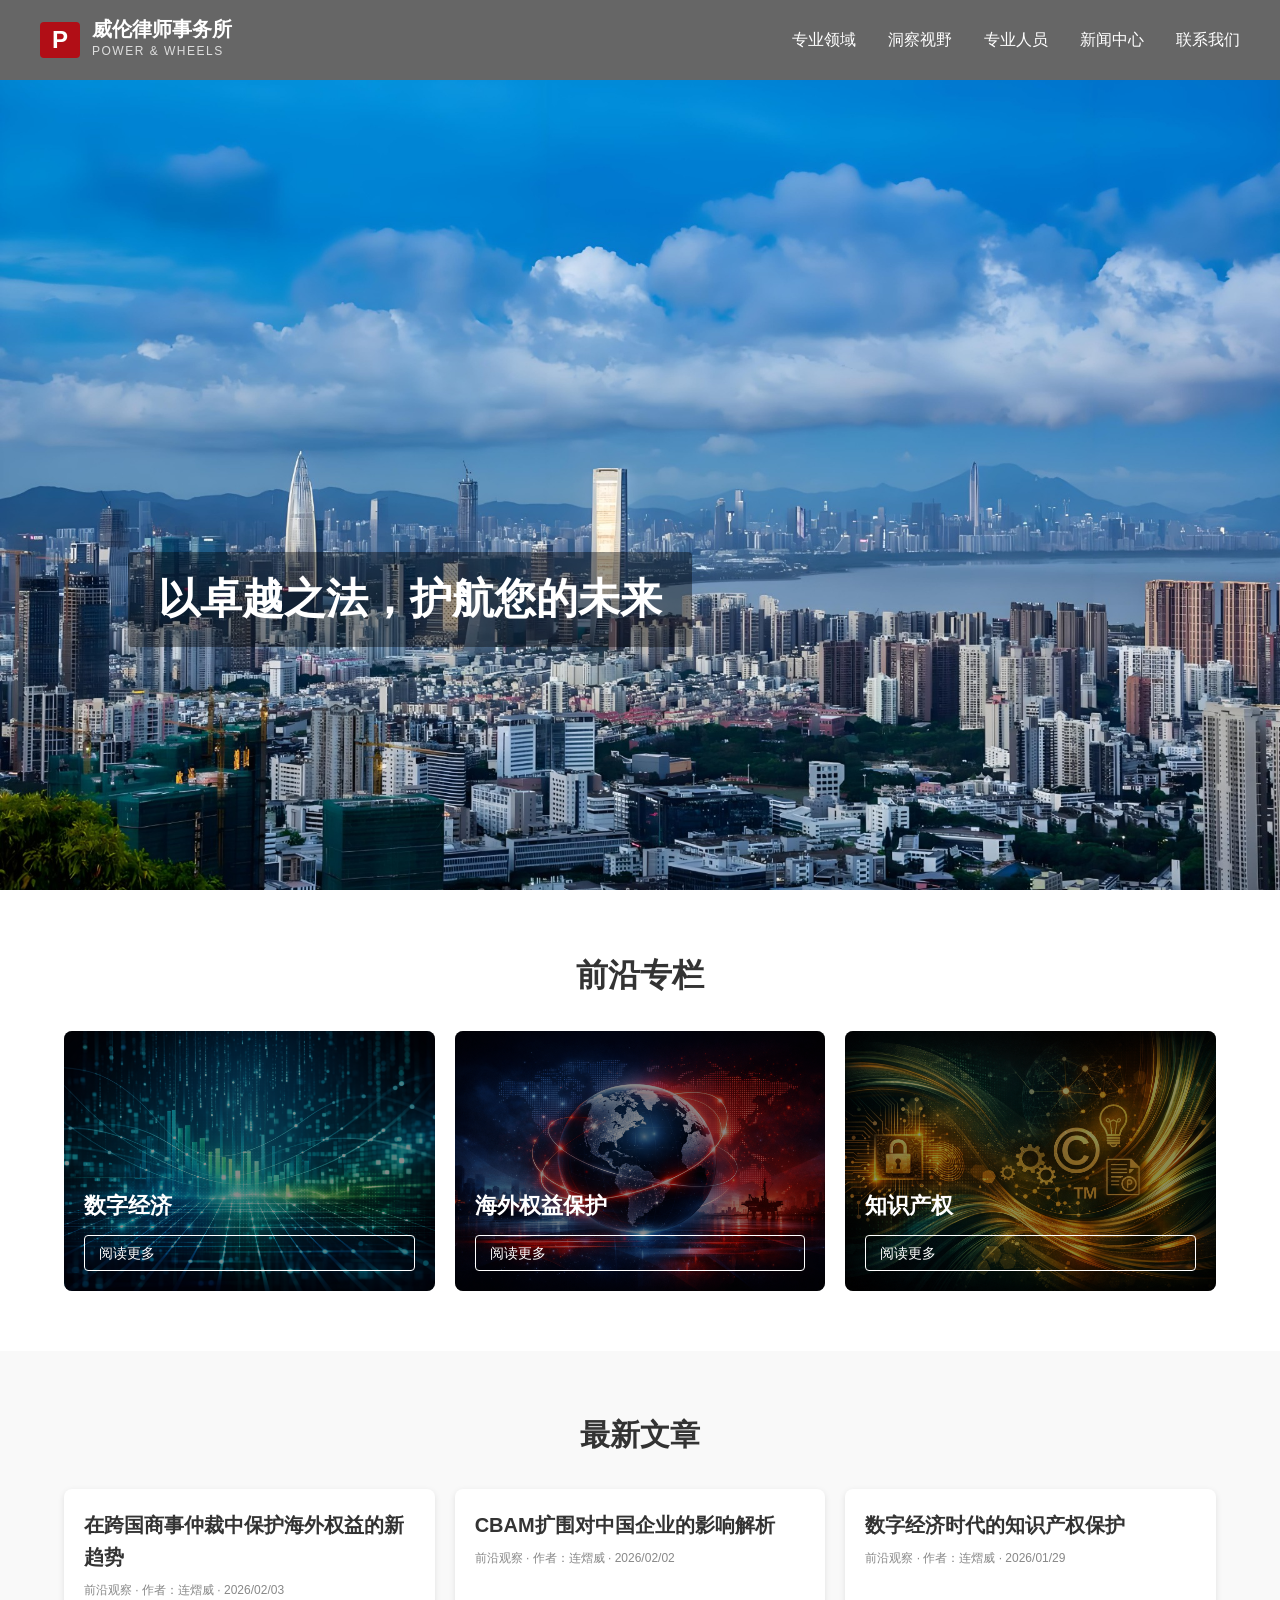
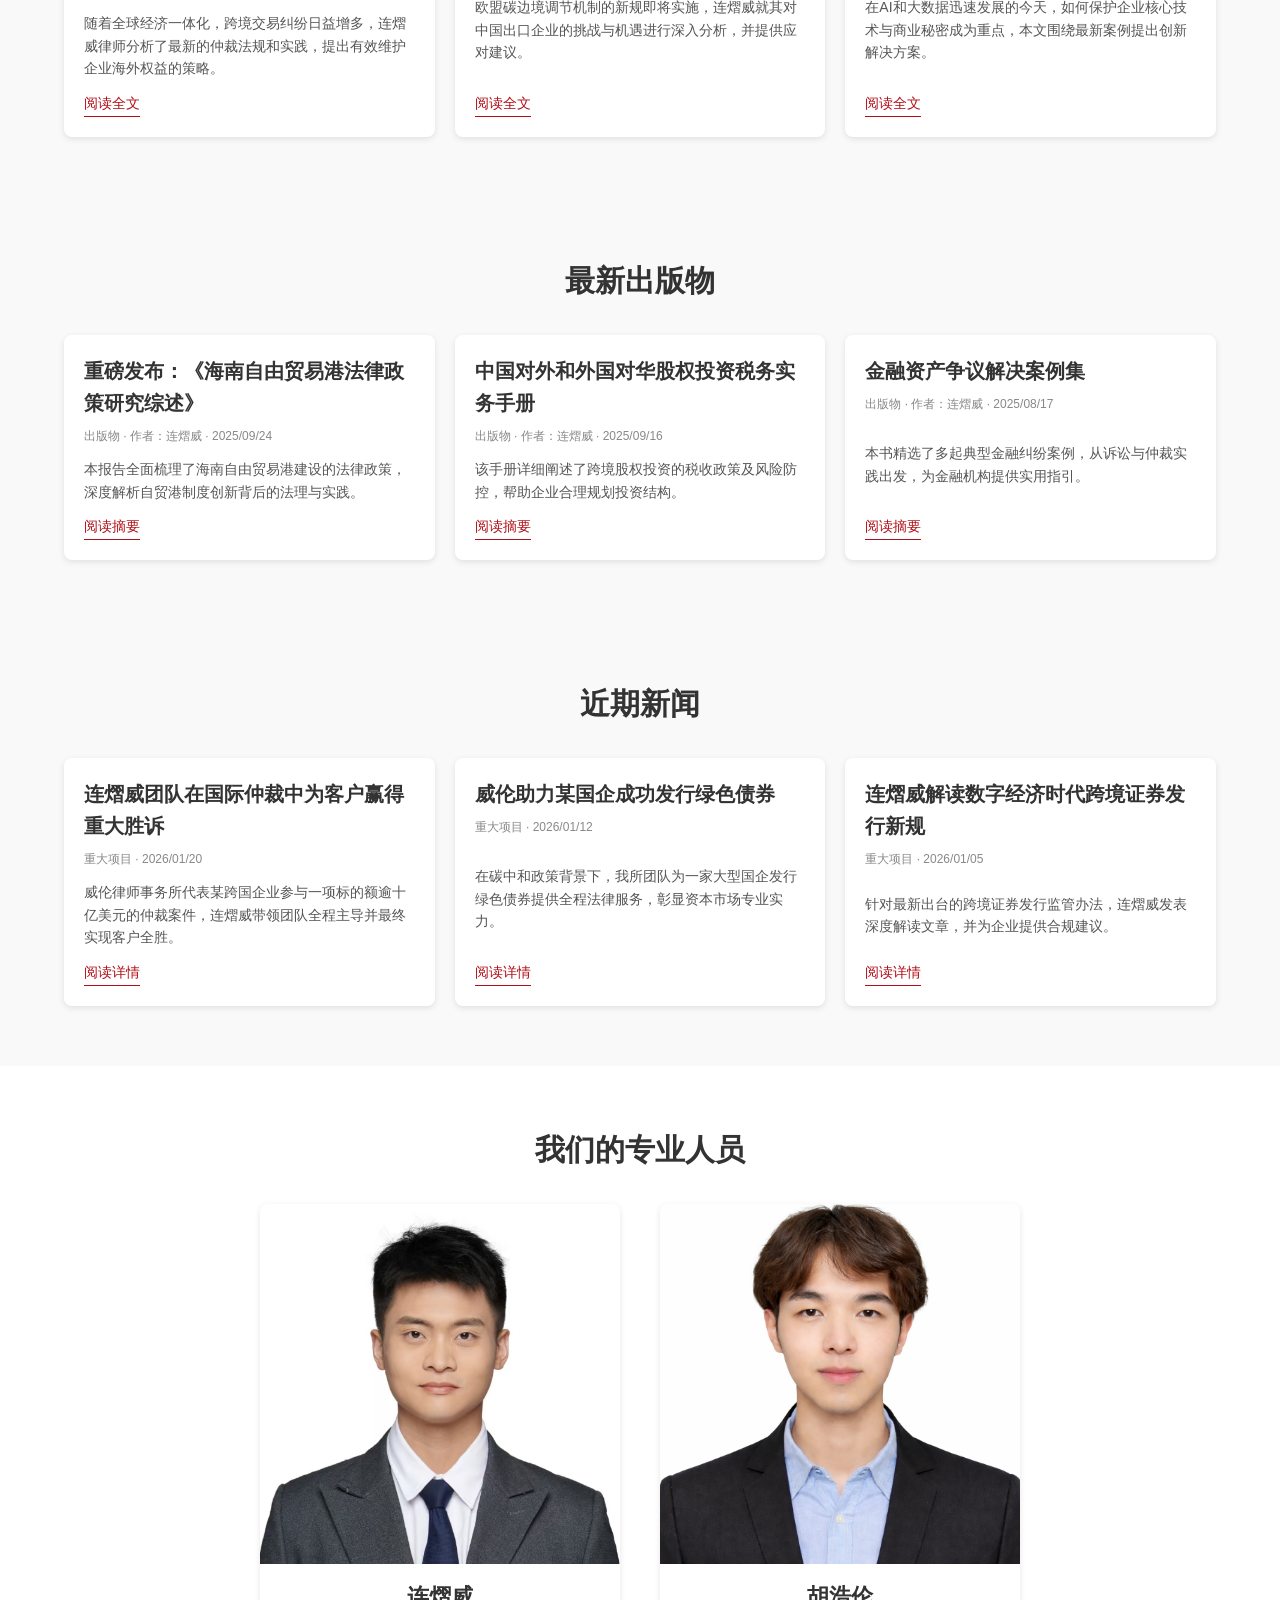
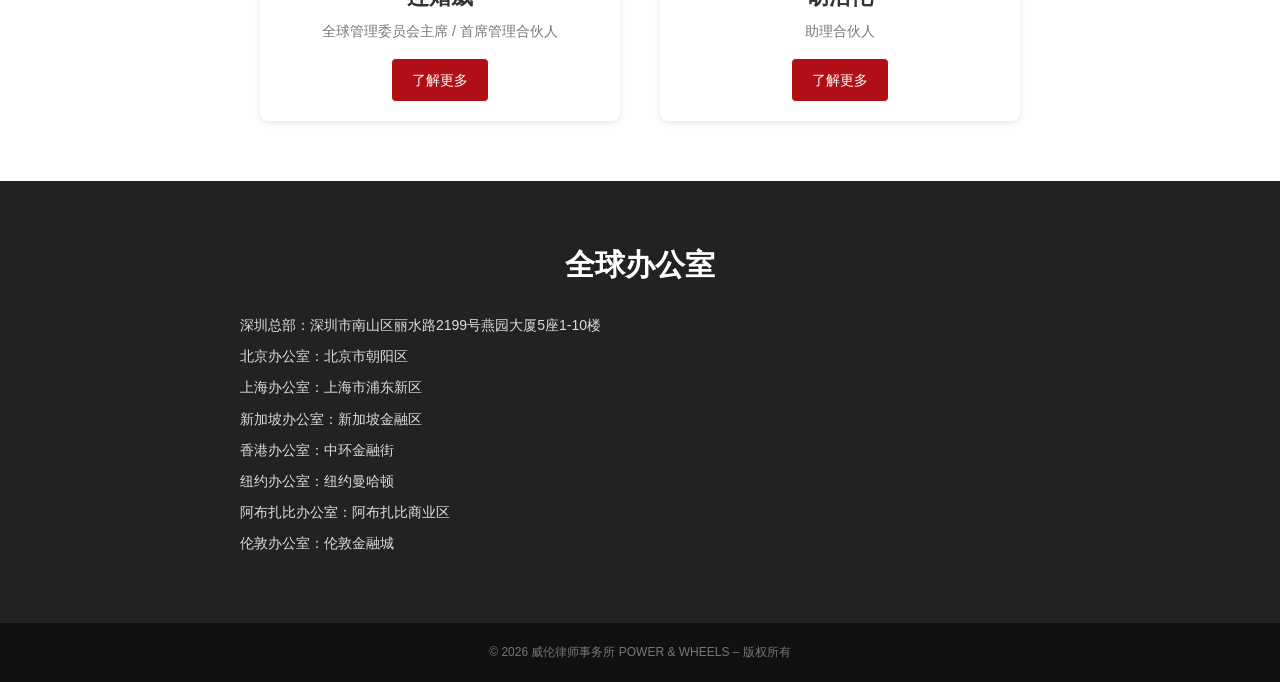
==== index.html @ b3759d1f "Add files via upload" ====
<!DOCTYPE html>
<html lang="zh-CN">
<head>
    <meta charset="UTF-8" />
    <meta name="viewport" content="width=device-width, initial-scale=1.0" />
    <title>威伦律师事务所 – 首页</title>
    <link rel="stylesheet" href="css/style.css" />
</head>
<body>
    <!-- 顶部导航栏 -->
    <header>
        <div class="container nav-container">
            <div class="logo">
                <!-- 使用自定义徽标实现 P 标不高于文字 -->
                <div class="logo-icon">P</div>
                <div class="brand">
                    <span class="cn">威伦律师事务所</span>
                    <span class="en">POWER & WHEELS</span>
                </div>
            </div>
            <nav>
                <ul>
                    <li><a href="#">专业领域</a></li>
                    <li><a href="#">洞察视野</a></li>
                    <li><a href="#partners">专业人员</a></li>
                    <li><a href="#news">新闻中心</a></li>
                    <li><a href="#contact">联系我们</a></li>
                </ul>
            </nav>
        </div>
    </header>

    <main>
        <!-- 头图轮播 -->
        <section class="hero-slider">
            <div class="slide active" style="background-image:url('images/city1.jpg');">
                <div class="caption">
                    <h1>以卓越之法，护航您的未来</h1>
                </div>
            </div>
            <div class="slide" style="background-image:url('images/city2.jpg');">
                <div class="caption">
                    <h1>立足深圳，服务全球</h1>
                </div>
            </div>
            <div class="slide" style="background-image:url('images/city3.jpg');">
                <div class="caption">
                    <h1>专业至上，诚信为本</h1>
                </div>
            </div>
            <div class="slide" style="background-image:url('images/city4.jpg');">
                <div class="caption">
                    <h1>融合国际视野，引领行业创新</h1>
                </div>
            </div>
            <div class="controls">
                <span class="prev">&#x276E;</span>
                <span class="next">&#x276F;</span>
            </div>
            <div class="indicators">
                <span class="dot active"></span>
                <span class="dot"></span>
                <span class="dot"></span>
                <span class="dot"></span>
            </div>
        </section>

        <!-- 栏目介绍 -->
        <section class="themes">
            <div class="container">
                <h2>前沿专栏</h2>
                <div class="cards">
                    <div class="card" style="background-image:url('images/digital.png');">
                        <h3>数字经济</h3>
                        <a href="#" class="more">阅读更多</a>
                    </div>
                    <div class="card" style="background-image:url('images/overseas.png');">
                        <h3>海外权益保护</h3>
                        <a href="#" class="more">阅读更多</a>
                    </div>
                    <div class="card" style="background-image:url('images/ip.png');">
                        <h3>知识产权</h3>
                        <a href="#" class="more">阅读更多</a>
                    </div>
                </div>
            </div>
        </section>

        <!-- 最新文章 -->
        <section class="latest" id="latest-articles">
            <div class="container">
                <h2>最新文章</h2>
                <div class="entries">
                    <article>
                        <h4>在跨国商事仲裁中保护海外权益的新趋势</h4>
                        <p class="meta">前沿观察 · 作者：连熠威 · 2026/02/03</p>
                        <p>随着全球经济一体化，跨境交易纠纷日益增多，连熠威律师分析了最新的仲裁法规和实践，提出有效维护企业海外权益的策略。</p>
                        <a href="#" class="read-more">阅读全文</a>
                    </article>
                    <article>
                        <h4>CBAM扩围对中国企业的影响解析</h4>
                        <p class="meta">前沿观察 · 作者：连熠威 · 2026/02/02</p>
                        <p>欧盟碳边境调节机制的新规即将实施，连熠威就其对中国出口企业的挑战与机遇进行深入分析，并提供应对建议。</p>
                        <a href="#" class="read-more">阅读全文</a>
                    </article>
                    <article>
                        <h4>数字经济时代的知识产权保护</h4>
                        <p class="meta">前沿观察 · 作者：连熠威 · 2026/01/29</p>
                        <p>在AI和大数据迅速发展的今天，如何保护企业核心技术与商业秘密成为重点，本文围绕最新案例提出创新解决方案。</p>
                        <a href="#" class="read-more">阅读全文</a>
                    </article>
                </div>
            </div>
        </section>

        <!-- 最新出版物 -->
        <section class="publications" id="publications">
            <div class="container">
                <h2>最新出版物</h2>
                <div class="entries">
                    <article>
                        <h4>重磅发布：《海南自由贸易港法律政策研究综述》</h4>
                        <p class="meta">出版物 · 作者：连熠威 · 2025/09/24</p>
                        <p>本报告全面梳理了海南自由贸易港建设的法律政策，深度解析自贸港制度创新背后的法理与实践。</p>
                        <a href="#" class="read-more">阅读摘要</a>
                    </article>
                    <article>
                        <h4>中国对外和外国对华股权投资税务实务手册</h4>
                        <p class="meta">出版物 · 作者：连熠威 · 2025/09/16</p>
                        <p>该手册详细阐述了跨境股权投资的税收政策及风险防控，帮助企业合理规划投资结构。</p>
                        <a href="#" class="read-more">阅读摘要</a>
                    </article>
                    <article>
                        <h4>金融资产争议解决案例集</h4>
                        <p class="meta">出版物 · 作者：连熠威 · 2025/08/17</p>
                        <p>本书精选了多起典型金融纠纷案例，从诉讼与仲裁实践出发，为金融机构提供实用指引。</p>
                        <a href="#" class="read-more">阅读摘要</a>
                    </article>
                </div>
            </div>
        </section>

        <!-- 近期新闻 -->
        <section class="news" id="news">
            <div class="container">
                <h2>近期新闻</h2>
                <div class="entries">
                    <article>
                        <h4>连熠威团队在国际仲裁中为客户赢得重大胜诉</h4>
                        <p class="meta">重大项目 · 2026/01/20</p>
                        <p>威伦律师事务所代表某跨国企业参与一项标的额逾十亿美元的仲裁案件，连熠威带领团队全程主导并最终实现客户全胜。</p>
                        <a href="#" class="read-more">阅读详情</a>
                    </article>
                    <article>
                        <h4>威伦助力某国企成功发行绿色债券</h4>
                        <p class="meta">重大项目 · 2026/01/12</p>
                        <p>在碳中和政策背景下，我所团队为一家大型国企发行绿色债券提供全程法律服务，彰显资本市场专业实力。</p>
                        <a href="#" class="read-more">阅读详情</a>
                    </article>
                    <article>
                        <h4>连熠威解读数字经济时代跨境证券发行新规</h4>
                        <p class="meta">重大项目 · 2026/01/05</p>
                        <p>针对最新出台的跨境证券发行监管办法，连熠威发表深度解读文章，并为企业提供合规建议。</p>
                        <a href="#" class="read-more">阅读详情</a>
                    </article>
                </div>
            </div>
        </section>

        <!-- 专业人员 -->
        <section class="partners" id="partners">
            <div class="container">
                <h2>我们的专业人员</h2>
                <div class="partner-cards">
                    <div class="partner-card">
                        <img src="images/lian.jpg" alt="连熠威律师照片" />
                        <h3>连熠威</h3>
                        <p>全球管理委员会主席&nbsp;/&nbsp;首席管理合伙人</p>
                        <a class="details" href="partner_lianyiwei.html">了解更多</a>
                    </div>
                    <div class="partner-card">
                        <img src="images/hu.jpg" alt="胡浩伦律师照片" />
                        <h3>胡浩伦</h3>
                        <p>助理合伙人</p>
                        <a class="details" href="partner_huhaolun.html">了解更多</a>
                    </div>
                </div>
            </div>
        </section>

        <!-- 办公地点 -->
        <section class="offices" id="contact">
            <div class="container">
                <h2>全球办公室</h2>
                <ul>
                    <li>深圳总部：深圳市南山区丽水路2199号燕园大厦5座1-10楼</li>
                    <li>北京办公室：北京市朝阳区</li>
                    <li>上海办公室：上海市浦东新区</li>
                    <li>新加坡办公室：新加坡金融区</li>
                    <li>香港办公室：中环金融街</li>
                    <li>纽约办公室：纽约曼哈顿</li>
                    <li>阿布扎比办公室：阿布扎比商业区</li>
                    <li>伦敦办公室：伦敦金融城</li>
                </ul>
            </div>
        </section>
    </main>

    <!-- 页脚 -->
    <footer>
        <div class="container">
            <p>© 2026 威伦律师事务所 POWER & WHEELS – 版权所有</p>
        </div>
    </footer>

    <script src="js/script.js"></script>
</body>
</html>
---- css/style.css ----
/* 通用样式 */
* {
    margin: 0;
    padding: 0;
    box-sizing: border-box;
}

body {
    font-family: "Helvetica Neue", "Arial", "PingFang SC", "Hiragino Sans GB", "Microsoft YaHei", sans-serif;
    color: #333;
    line-height: 1.6;
    background-color: #fff;
}

.container {
    width: 90%;
    max-width: 1200px;
    margin: 0 auto;
}

/* 顶部导航栏 */
header {
    position: fixed;
    top: 0;
    left: 0;
    width: 100%;
    z-index: 1000;
    background: rgba(0, 0, 0, 0.6);
    color: #fff;
    height: 80px;
    display: flex;
    align-items: center;
}

.nav-container {
    display: flex;
    justify-content: space-between;
    align-items: center;
    width: 100%;
}

.logo {
    display: flex;
    align-items: center;
}

.logo img {
    height: 48px;
    width: auto;
    margin-right: 12px;
}

/* 新徽标：红色 P 方块 */
.logo-icon {
    background: #b10e16;
    color: #fff;
    font-weight: bold;
    font-size: 24px;
    line-height: 1;
    display: flex;
    align-items: center;
    justify-content: center;
    padding: 6px 12px;
    margin-right: 12px;
    border-radius: 4px;
}

.logo .brand {
    display: flex;
    flex-direction: column;
    justify-content: center;
}

.logo .brand .cn {
    font-size: 20px;
    font-weight: bold;
    line-height: 1;
}

.logo .brand .en {
    font-size: 12px;
    letter-spacing: 1.5px;
    margin-top: 3px;
    color: #ddd;
}

nav ul {
    list-style: none;
    display: flex;
    align-items: center;
}

nav li {
    margin-left: 32px;
}

nav a {
    color: #fff;
    text-decoration: none;
    font-size: 16px;
    transition: color 0.3s;
}

nav a:hover {
    color: #f5c6cb;
}

/* 轮播区 */
.hero-slider {
    position: relative;
    height: 90vh;
    width: 100%;
    overflow: hidden;
    margin-top: 80px; /* 避免被固定导航遮挡 */
}

.hero-slider .slide {
    position: absolute;
    top: 0;
    left: 0;
    width: 100%;
    height: 100%;
    background-size: cover;
    background-position: center;
    opacity: 0;
    transition: opacity 1s ease-in-out;
}

.hero-slider .slide.active {
    opacity: 1;
    z-index: 1;
}

.hero-slider .caption {
    position: absolute;
    bottom: 30%;
    left: 10%;
    color: #fff;
    background: rgba(0, 0, 0, 0.4);
    padding: 20px 30px;
    border-radius: 4px;
    max-width: 70%;
}

.hero-slider .caption h1 {
    font-size: 42px;
    font-weight: 600;
    line-height: 1.3;
    color: #fff;
}

.hero-slider .controls {
    position: absolute;
    bottom: 15px;
    right: 20px;
    display: flex;
    gap: 15px;
}

.hero-slider .controls span {
    cursor: pointer;
    color: #fff;
    font-size: 32px;
    padding: 6px 12px;
    background: rgba(0, 0, 0, 0.4);
    border-radius: 50%;
    transition: background 0.3s;
}

.hero-slider .controls span:hover {
    background: rgba(255, 255, 255, 0.4);
    color: #000;
}

.hero-slider .indicators {
    position: absolute;
    bottom: 20px;
    left: 50%;
    transform: translateX(-50%);
    display: flex;
    gap: 10px;
}

.hero-slider .indicators .dot {
    width: 12px;
    height: 12px;
    border-radius: 50%;
    background: rgba(255, 255, 255, 0.6);
    cursor: pointer;
    transition: background 0.3s;
}

.hero-slider .indicators .dot.active {
    background: #fff;
}

/* 专栏卡片 */
.themes {
    padding: 60px 0;
}

.themes h2 {
    font-size: 32px;
    text-align: center;
    margin-bottom: 30px;
}

.themes .cards {
    display: flex;
    flex-wrap: wrap;
    gap: 20px;
    justify-content: center;
}

.themes .card {
    position: relative;
    flex: 1;
    min-width: 250px;
    height: 260px;
    border-radius: 8px;
    overflow: hidden;
    background-size: cover;
    background-position: center;
    color: #fff;
    display: flex;
    flex-direction: column;
    justify-content: flex-end;
    padding: 20px;
}

.themes .card::before {
    content: "";
    position: absolute;
    top: 0;
    left: 0;
    width: 100%;
    height: 100%;
    background: rgba(0, 0, 0, 0.45);
    z-index: 0;
}

.themes .card h3,
.themes .card .more {
    position: relative;
    z-index: 1;
}

.themes .card h3 {
    font-size: 22px;
    margin-bottom: 12px;
}

.themes .card .more {
    display: inline-block;
    padding: 6px 14px;
    border: 1px solid #fff;
    border-radius: 4px;
    font-size: 14px;
    text-decoration: none;
    color: #fff;
    transition: background 0.3s, color 0.3s;
}

.themes .card .more:hover {
    background: #fff;
    color: #000;
}

/* 文章、出版物、新闻 */
.latest,
.publications,
.news {
    padding: 60px 0;
    background: #f9f9f9;
}

.latest h2,
.publications h2,
.news h2 {
    font-size: 30px;
    margin-bottom: 30px;
    text-align: center;
}

.entries {
    display: flex;
    flex-wrap: wrap;
    gap: 20px;
    justify-content: center;
}

.entries article {
    background: #fff;
    border-radius: 8px;
    box-shadow: 0 2px 6px rgba(0, 0, 0, 0.1);
    padding: 20px;
    flex: 1;
    min-width: 280px;
    display: flex;
    flex-direction: column;
}

.entries article h4 {
    font-size: 20px;
    margin-bottom: 8px;
    color: #333;
}

.entries .meta {
    font-size: 12px;
    color: #888;
    margin-bottom: 12px;
}

.entries article p {
    flex-grow: 1;
    font-size: 14px;
    color: #555;
    margin-bottom: 12px;
}

.entries .read-more {
    align-self: flex-start;
    font-size: 14px;
    color: #b10e16;
    text-decoration: none;
    border-bottom: 1px solid #b10e16;
    padding-bottom: 2px;
    transition: color 0.3s, border-color 0.3s;
}

.entries .read-more:hover {
    color: #fff;
    background: #b10e16;
    border-color: #b10e16;
    padding: 4px 8px;
    border-radius: 4px;
}

/* 专业人员 */
.partners {
    padding: 60px 0;
}

.partners h2 {
    text-align: center;
    font-size: 30px;
    margin-bottom: 30px;
}

.partner-cards {
    display: flex;
    flex-wrap: wrap;
    gap: 40px;
    justify-content: center;
}

.partner-card {
    background: #fff;
    border-radius: 8px;
    box-shadow: 0 2px 6px rgba(0, 0, 0, 0.1);
    overflow: hidden;
    flex: 1;
    min-width: 280px;
    max-width: 360px;
    display: flex;
    flex-direction: column;
    align-items: center;
}

.partner-card img {
    width: 100%;
    height: auto;
}

.partner-card h3 {
    font-size: 22px;
    margin-top: 15px;
    color: #333;
}

.partner-card p {
    font-size: 14px;
    color: #777;
    margin: 6px 0 16px;
    text-align: center;
    padding: 0 10px;
}

.partner-card .details {
    background: #b10e16;
    color: #fff;
    border: none;
    border-radius: 4px;
    padding: 10px 20px;
    margin-bottom: 20px;
    text-decoration: none;
    font-size: 14px;
    transition: background 0.3s;
}

.partner-card .details:hover {
    background: #d11f25;
}

/* 办公地点 */
.offices {
    background: #222;
    color: #ddd;
    padding: 60px 0;
}

.offices h2 {
    font-size: 30px;
    text-align: center;
    margin-bottom: 24px;
    color: #fff;
}

.offices ul {
    list-style: none;
    max-width: 800px;
    margin: 0 auto;
    font-size: 14px;
    line-height: 1.8;
}

.offices li {
    margin-bottom: 6px;
}

/* 页脚 */
footer {
    background: #111;
    color: #777;
    padding: 20px 0;
    text-align: center;
    font-size: 12px;
}

/* 人物页面样式 */
.person-hero {
    position: relative;
    width: 100%;
    height: 60vh;
    display: flex;
    align-items: center;
    justify-content: center;
    color: #fff;
}

.person-hero .overlay {
    position: absolute;
    top: 0;
    left: 0;
    width: 100%;
    height: 100%;
    background: rgba(0, 0, 0, 0.5);
}

.person-hero .hero-content {
    position: relative;
    z-index: 1;
}

.person-grid {
    display: flex;
    flex-wrap: wrap;
    align-items: center;
    gap: 40px;
}

.person-photo img {
    width: 280px;
    height: auto;
    border-radius: 8px;
    box-shadow: 0 2px 6px rgba(0, 0, 0, 0.3);
}

.person-info h1 {
    font-size: 36px;
    margin-bottom: 10px;
}

.person-info h2 {
    font-size: 20px;
    margin-bottom: 12px;
    font-weight: normal;
    color: #ddd;
}

.person-info .summary {
    font-size: 16px;
    max-width: 500px;
    color: #ccc;
}

.person-detail {
    padding: 60px 0;
}

.person-detail h2 {
    font-size: 28px;
    margin-bottom: 20px;
    color: #333;
}

.person-detail p {
    font-size: 14px;
    color: #555;
    margin-bottom: 14px;
    text-indent: 2em;
}

.person-news {
    padding: 60px 0;
    background: #f9f9f9;
}

.person-news h2 {
    font-size: 28px;
    margin-bottom: 24px;
    text-align: center;
}

@media (max-width: 768px) {
    .hero-slider .caption h1 {
        font-size: 28px;
    }
    nav li {
        margin-left: 16px;
    }
    .logo img {
        height: 40px;
    }
    .logo .brand .cn {
        font-size: 18px;
    }
    .logo .brand .en {
        font-size: 10px;
    }
}
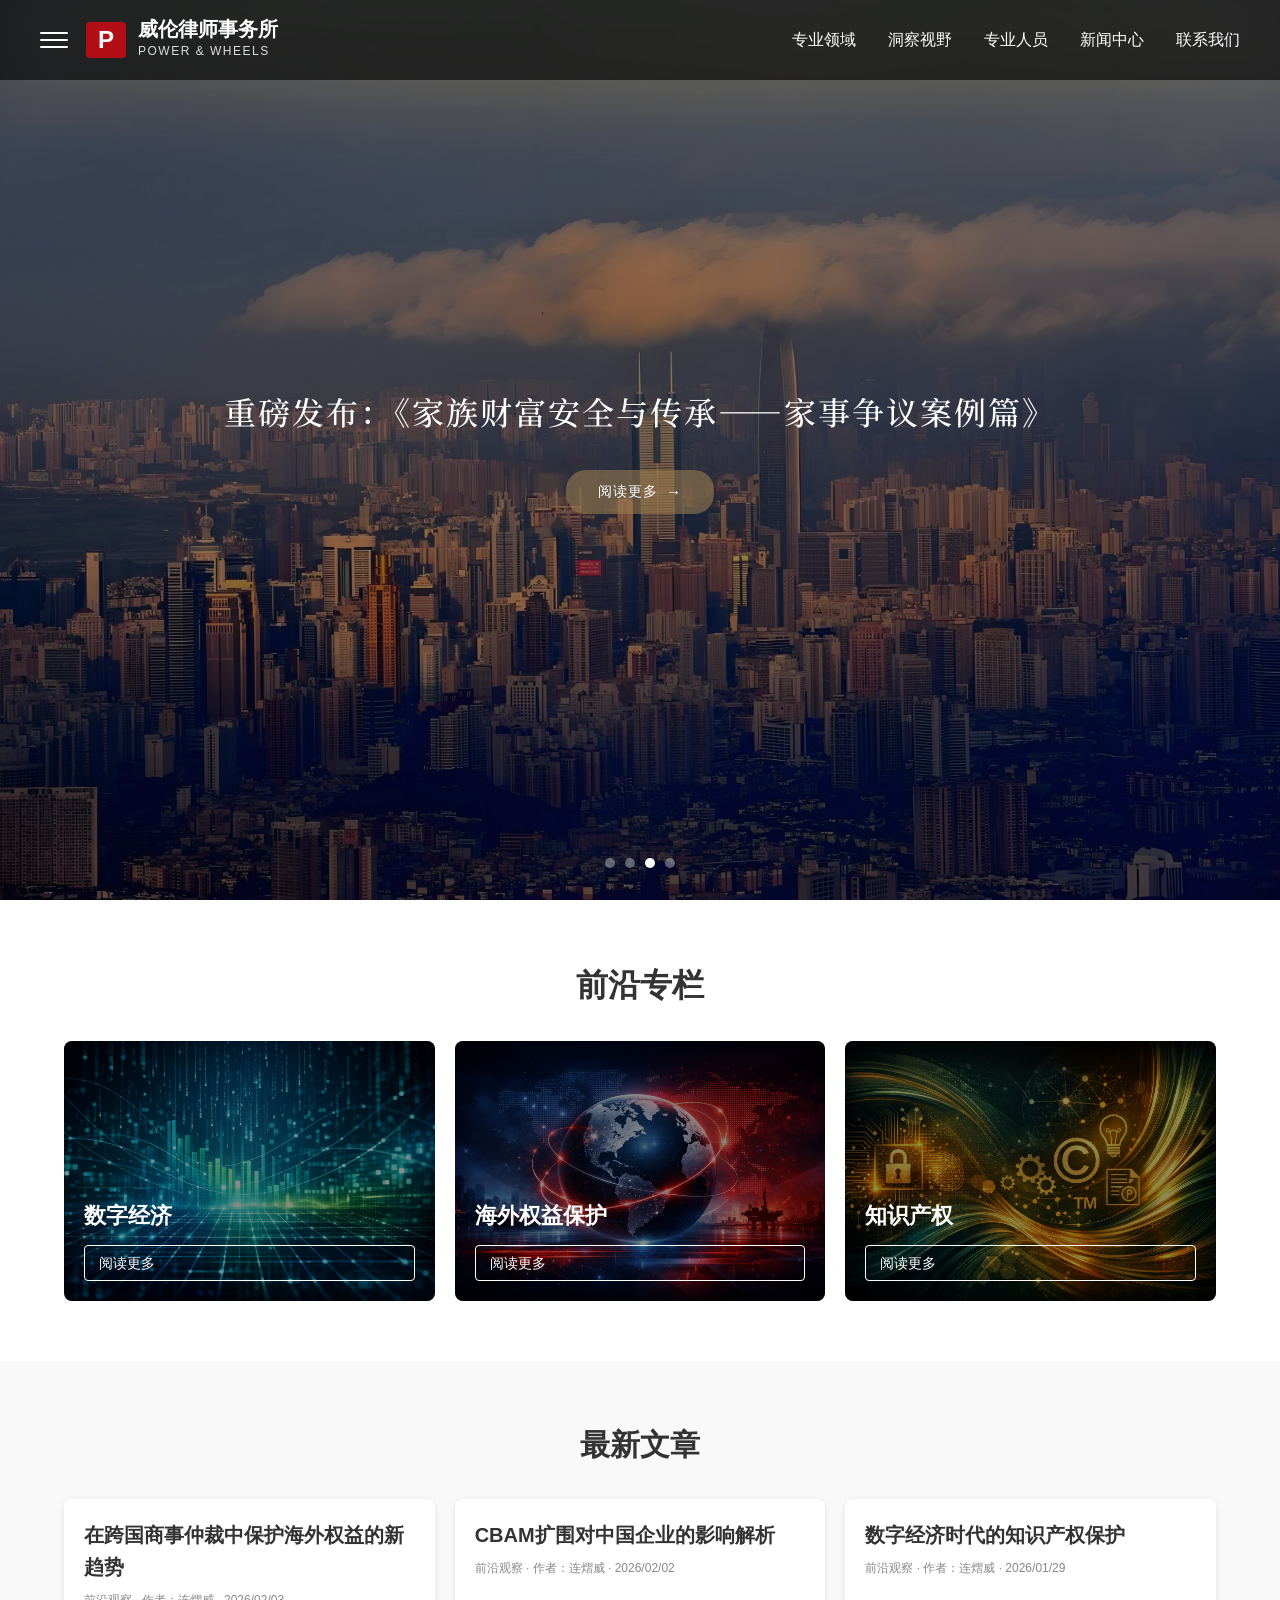
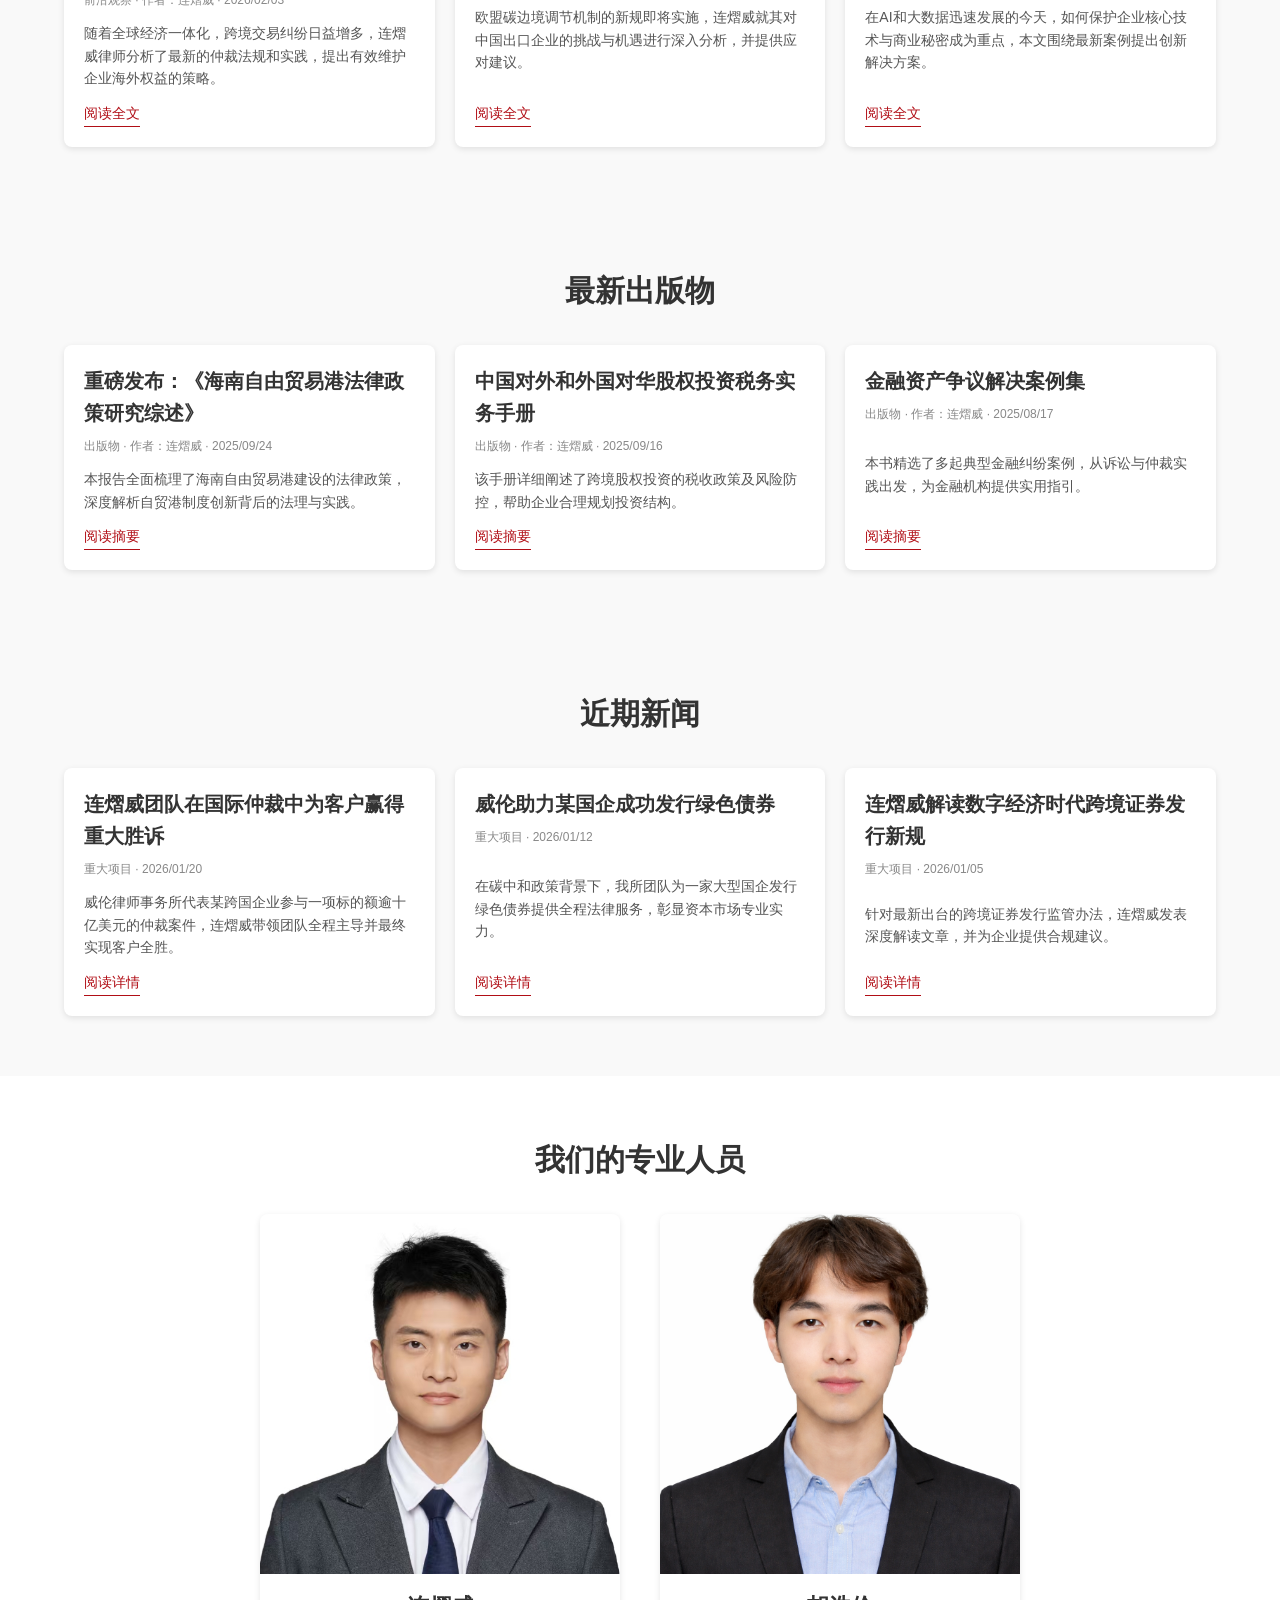
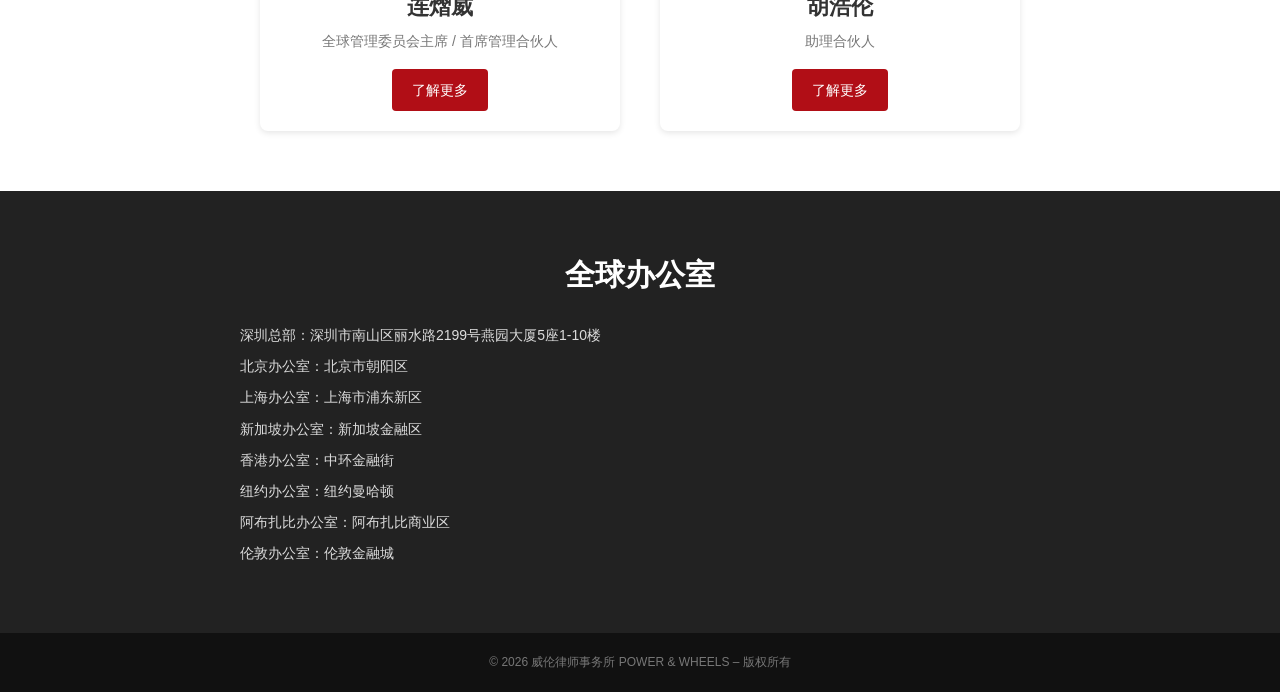
==== commit 4ec2b06b: "Update index.html" ====
--- a/index.html
+++ b/index.html
@@ -3,19 +3,535 @@
 <head>
     <meta charset="UTF-8" />
     <meta name="viewport" content="width=device-width, initial-scale=1.0" />
-    <title>威伦律师事务所 – 首页</title>
+    <title>威伦律师事务所 – 首页</title>
     <link rel="stylesheet" href="css/style.css" />
+    <link href="https://fonts.googleapis.com/css2?family=Noto+Serif+SC:wght@400;500;700&display=swap" rel="stylesheet" />
+
+    <style>
+    /* ========== KWM Hero Slider ========== */
+    .kwm-hero {
+        position: relative;
+        width: 100%;
+        height: 100vh;
+        min-height: 500px;
+        max-height: 900px;
+        overflow: hidden;
+        background: #0a0f18;
+        font-family: "PingFang SC", "Microsoft YaHei", "Hiragino Sans GB", "Noto Sans SC", sans-serif;
+    }
+    .kwm-hero .kwm-slide {
+        position: absolute;
+        inset: 0;
+        opacity: 0;
+        visibility: hidden;
+        transition: opacity 1.2s ease, visibility 1.2s ease;
+        z-index: 0;
+    }
+    .kwm-hero .kwm-slide.active {
+        opacity: 1;
+        visibility: visible;
+        z-index: 1;
+    }
+    .kwm-hero .kwm-slide-bg {
+        position: absolute;
+        inset: 0;
+        background-size: cover;
+        background-position: center;
+        transform: scale(1.05);
+        transition: transform 8s ease-out;
+    }
+    .kwm-hero .kwm-slide.active .kwm-slide-bg {
+        transform: scale(1.0);
+    }
+    .kwm-hero .kwm-slide-overlay {
+        position: absolute;
+        inset: 0;
+        background: rgba(0, 0, 0, 0.45);
+    }
+    .kwm-hero .kwm-slide-body {
+        position: absolute;
+        inset: 0;
+        z-index: 2;
+        display: flex;
+        flex-direction: column;
+        align-items: center;
+        justify-content: center;
+        text-align: center;
+        padding: 0 8%;
+        opacity: 0;
+        transform: translateY(18px);
+        transition: opacity 0.7s 0.3s ease, transform 0.7s 0.3s ease;
+    }
+    .kwm-hero .kwm-slide.active .kwm-slide-body {
+        opacity: 1;
+        transform: translateY(0);
+    }
+    .kwm-hero .kwm-slide-body h2 {
+        font-family: "Noto Serif SC", "Songti SC", "STSongti", "SimSun", serif;
+        font-size: 32px;
+        font-weight: 500;
+        color: #ffffff;
+        line-height: 1.6;
+        margin: 0 0 32px 0;
+        letter-spacing: 2px;
+    }
+    .kwm-hero .kwm-read-more {
+        display: inline-flex;
+        align-items: center;
+        gap: 8px;
+        font-size: 14px;
+        font-weight: 400;
+        color: #ffffff;
+        text-decoration: none;
+        padding: 10px 32px;
+        border-radius: 20px;
+        background: rgba(160, 130, 80, 0.55);
+        border: none;
+        letter-spacing: 1px;
+        transition: background 0.3s ease;
+        cursor: pointer;
+    }
+    .kwm-hero .kwm-read-more:hover {
+        background: rgba(160, 130, 80, 0.85);
+    }
+    .kwm-hero .kwm-read-more::after {
+        content: "\2192";
+        font-size: 15px;
+        transition: transform 0.3s ease;
+    }
+    .kwm-hero .kwm-read-more:hover::after {
+        transform: translateX(4px);
+    }
+    .kwm-hero .kwm-dots {
+        position: absolute;
+        bottom: 32px;
+        left: 50%;
+        transform: translateX(-50%);
+        z-index: 10;
+        display: flex;
+        gap: 10px;
+    }
+    .kwm-hero .kwm-dots span {
+        width: 10px;
+        height: 10px;
+        border-radius: 50%;
+        background: rgba(255, 255, 255, 0.35);
+        cursor: pointer;
+        transition: background 0.3s ease, transform 0.3s ease;
+    }
+    .kwm-hero .kwm-dots span.active {
+        background: #ffffff;
+    }
+    .kwm-hero .kwm-dots span:hover {
+        background: rgba(255, 255, 255, 0.7);
+        transform: scale(1.15);
+    }
+    @media (max-width: 1024px) {
+        .kwm-hero { height: 80vh; }
+        .kwm-hero .kwm-slide-body h2 { font-size: 26px; }
+    }
+    @media (max-width: 768px) {
+        .kwm-hero { height: 65vh; min-height: 360px; }
+        .kwm-hero .kwm-slide-body h2 { font-size: 20px; letter-spacing: 1px; }
+        .kwm-hero .kwm-read-more { font-size: 13px; padding: 8px 24px; }
+        .kwm-hero .kwm-dots { bottom: 20px; gap: 8px; }
+        .kwm-hero .kwm-dots span { width: 8px; height: 8px; }
+    }
+
+    /* ========== KWM 侧边栏 ========== */
+
+    /* 汉堡按钮（嵌入 header 左侧） */
+    .kwm-hamburger {
+        display: flex;
+        flex-direction: column;
+        justify-content: center;
+        gap: 5px;
+        width: 28px;
+        height: 28px;
+        cursor: pointer;
+        margin-right: 18px;
+        flex-shrink: 0;
+    }
+    .kwm-hamburger span {
+        display: block;
+        width: 100%;
+        height: 2px;
+        background: #ffffff;
+        border-radius: 1px;
+        transition: background 0.3s;
+    }
+    .kwm-hamburger:hover span {
+        background: #b8963e;
+    }
+
+    /* 遮罩层 */
+    .kwm-sidebar-mask {
+        position: fixed;
+        inset: 0;
+        background: rgba(0, 0, 0, 0.5);
+        z-index: 9998;
+        opacity: 0;
+        visibility: hidden;
+        transition: opacity 0.35s ease, visibility 0.35s ease;
+    }
+    .kwm-sidebar-mask.open {
+        opacity: 1;
+        visibility: visible;
+    }
+
+    /* 侧边栏整体容器 */
+    .kwm-sidebar {
+        position: fixed;
+        top: 0;
+        left: 0;
+        height: 100vh;
+        z-index: 9999;
+        display: flex;
+        transform: translateX(-100%);
+        transition: transform 0.4s cubic-bezier(0.22, 1, 0.36, 1);
+        font-family: "PingFang SC", "Microsoft YaHei", sans-serif;
+    }
+    .kwm-sidebar.open {
+        transform: translateX(0);
+    }
+
+    /* 左栏：深色菜单 */
+    .kwm-sidebar-left {
+        width: 300px;
+        background: #1a1a1a;
+        color: #fff;
+        display: flex;
+        flex-direction: column;
+        overflow-y: auto;
+        flex-shrink: 0;
+    }
+
+    /* 顶部：关闭按钮 + Logo */
+    .kwm-sidebar-header {
+        display: flex;
+        align-items: center;
+        padding: 22px 28px;
+        border-bottom: 1px solid rgba(255,255,255,0.08);
+        gap: 18px;
+        flex-shrink: 0;
+    }
+    .kwm-sidebar-close {
+        font-size: 24px;
+        color: #ffffff;
+        cursor: pointer;
+        line-height: 1;
+        transition: color 0.3s;
+        flex-shrink: 0;
+    }
+    .kwm-sidebar-close:hover {
+        color: #b8963e;
+    }
+    .kwm-sidebar-logo {
+        display: flex;
+        flex-direction: column;
+        gap: 2px;
+    }
+    .kwm-sidebar-logo .sb-cn {
+        font-size: 15px;
+        font-weight: 600;
+        color: #ffffff;
+        letter-spacing: 1px;
+    }
+    .kwm-sidebar-logo .sb-en {
+        font-size: 11px;
+        color: rgba(255,255,255,0.5);
+        letter-spacing: 0.5px;
+    }
+
+    /* 菜单项 */
+    .kwm-sidebar-nav {
+        list-style: none;
+        margin: 0;
+        padding: 12px 0;
+        flex: 1;
+    }
+    .kwm-sidebar-nav li {
+        border-bottom: 1px solid rgba(255,255,255,0.05);
+    }
+    .kwm-sidebar-nav li a {
+        display: flex;
+        align-items: center;
+        justify-content: space-between;
+        padding: 18px 28px;
+        font-size: 15px;
+        color: rgba(255,255,255,0.8);
+        text-decoration: none;
+        transition: color 0.25s, background 0.25s;
+        letter-spacing: 0.5px;
+    }
+    .kwm-sidebar-nav li a:hover {
+        color: #ffffff;
+        background: rgba(255,255,255,0.04);
+    }
+    .kwm-sidebar-nav li a.active {
+        color: #b8963e;
+    }
+    /* 带箭头的项 */
+    .kwm-sidebar-nav li a .sb-arrow {
+        font-size: 14px;
+        color: rgba(255,255,255,0.35);
+        transition: color 0.25s, transform 0.25s;
+    }
+    .kwm-sidebar-nav li a:hover .sb-arrow,
+    .kwm-sidebar-nav li a.active .sb-arrow {
+        color: #b8963e;
+    }
+
+    /* 右栏：浅色子内容面板 */
+    .kwm-sidebar-right {
+        width: 0;
+        background: #ffffff;
+        overflow: hidden;
+        transition: width 0.35s cubic-bezier(0.22, 1, 0.36, 1);
+        display: flex;
+        flex-direction: column;
+    }
+    .kwm-sidebar-right.expanded {
+        width: 780px;
+    }
+
+    /* 右栏顶部搜索 */
+    .kwm-sb-search {
+        display: flex;
+        align-items: center;
+        padding: 20px 32px;
+        border-bottom: 1px solid #e8e8e8;
+        gap: 12px;
+        flex-shrink: 0;
+    }
+    .kwm-sb-search input {
+        flex: 1;
+        border: none;
+        outline: none;
+        font-size: 15px;
+        color: #333;
+        font-family: inherit;
+        background: transparent;
+    }
+    .kwm-sb-search input::placeholder {
+        color: #aaa;
+    }
+    .kwm-sb-search .sb-search-icon {
+        font-size: 20px;
+        color: #999;
+        cursor: pointer;
+    }
+
+    /* 右栏子面板内容 */
+    .kwm-sb-panel {
+        display: none;
+        padding: 28px 36px;
+        overflow-y: auto;
+        flex: 1;
+    }
+    .kwm-sb-panel.active {
+        display: block;
+    }
+
+    .kwm-sb-panel-header {
+        display: flex;
+        align-items: center;
+        justify-content: space-between;
+        margin-bottom: 20px;
+        padding-bottom: 18px;
+        border-bottom: 2px solid #1a1a1a;
+    }
+    .kwm-sb-panel-header h3 {
+        font-size: 18px;
+        font-weight: 600;
+        color: #1a1a1a;
+        margin: 0;
+    }
+    .kwm-sb-panel-header a {
+        display: inline-flex;
+        align-items: center;
+        gap: 8px;
+        font-size: 13px;
+        color: #fff;
+        background: rgba(160,130,80,0.75);
+        padding: 8px 22px;
+        border-radius: 2px;
+        text-decoration: none;
+        transition: background 0.3s;
+    }
+    .kwm-sb-panel-header a:hover {
+        background: rgba(160,130,80,1);
+    }
+
+    .kwm-sb-columns {
+        display: flex;
+        gap: 60px;
+    }
+    .kwm-sb-col h4 {
+        font-size: 14px;
+        font-weight: 600;
+        color: #b8963e;
+        margin: 0 0 14px 0;
+    }
+    .kwm-sb-col ul {
+        list-style: none;
+        margin: 0;
+        padding: 0;
+    }
+    .kwm-sb-col ul li {
+        border-bottom: none;
+    }
+    .kwm-sb-col ul li a {
+        display: block;
+        padding: 7px 0;
+        font-size: 14px;
+        color: #444;
+        text-decoration: none;
+        transition: color 0.2s;
+    }
+    .kwm-sb-col ul li a:hover {
+        color: #b8963e;
+    }
+
+    /* 响应式 */
+    @media (max-width: 1024px) {
+        .kwm-sidebar-right.expanded { width: 420px; }
+        .kwm-sb-columns { flex-direction: column; gap: 28px; }
+    }
+    @media (max-width: 768px) {
+        .kwm-sidebar-left { width: 260px; }
+        .kwm-sidebar-right.expanded { width: calc(100vw - 260px); }
+        .kwm-sb-panel { padding: 20px 20px; }
+    }
+    </style>
+
 </head>
 <body>
+
+    <!-- ★ 侧边栏遮罩 ★ -->
+    <div class="kwm-sidebar-mask" id="sidebarMask"></div>
+
+    <!-- ★ 侧边栏 ★ -->
+    <div class="kwm-sidebar" id="kwmSidebar">
+
+        <!-- 左栏：深色菜单 -->
+        <div class="kwm-sidebar-left">
+            <div class="kwm-sidebar-header">
+                <div class="kwm-sidebar-close" id="sidebarClose">✕</div>
+                <div class="kwm-sidebar-logo">
+                    <span class="sb-cn">威伦律师事务所</span>
+                    <span class="sb-en">POWER &amp; WHEELS</span>
+                </div>
+            </div>
+            <ul class="kwm-sidebar-nav">
+                <li><a href="#" data-panel="panel-expertise" class="sb-has-sub active">专业领域 <span class="sb-arrow">›</span></a></li>
+                <li><a href="#" data-panel="panel-insights" class="sb-has-sub">洞察视野 <span class="sb-arrow">›</span></a></li>
+                <li><a href="#partners" class="sb-link">专业人员</a></li>
+                <li><a href="#contact" class="sb-link">办公机构</a></li>
+                <li><a href="#news" class="sb-link">新闻中心</a></li>
+                <li><a href="#" class="sb-link">关于我们</a></li>
+                <li><a href="#contact" class="sb-link">联系我们</a></li>
+            </ul>
+        </div>
+
+        <!-- 右栏：浅色子内容 -->
+        <div class="kwm-sidebar-right" id="sidebarRight">
+
+            <!-- 搜索栏 -->
+            <div class="kwm-sb-search">
+                <input type="text" placeholder="输入此处检索" />
+                <span class="sb-search-icon">🔍</span>
+            </div>
+
+            <!-- 面板：专业领域 -->
+            <div class="kwm-sb-panel active" id="panel-expertise">
+                <div class="kwm-sb-panel-header">
+                    <h3>专业领域</h3>
+                    <a href="#">了解我们的专业领域 →</a>
+                </div>
+                <div class="kwm-sb-columns">
+                    <div class="kwm-sb-col">
+                        <h4>业务领域</h4>
+                        <ul>
+                            <li><a href="#">银行与融资</a></li>
+                            <li><a href="#">公司与并购</a></li>
+                            <li><a href="#">争议解决与诉讼</a></li>
+                            <li><a href="#">合规业务</a></li>
+                            <li><a href="#">知识产权</a></li>
+                            <li><a href="#">证券与资本市场</a></li>
+                            <li><a href="#">私募股权与基金</a></li>
+                            <li><a href="#">家族财富安全与传承</a></li>
+                            <li><a href="#">数字经济</a></li>
+                            <li><a href="#">税务</a></li>
+                        </ul>
+                    </div>
+                    <div class="kwm-sb-col">
+                        <h4>行业领域</h4>
+                        <ul>
+                            <li><a href="#">人工智能</a></li>
+                            <li><a href="#">金融机构</a></li>
+                            <li><a href="#">房地产</a></li>
+                            <li><a href="#">医疗健康与医药</a></li>
+                            <li><a href="#">工程、能源和基础设施</a></li>
+                            <li><a href="#">汽车、制造业及工业</a></li>
+                            <li><a href="#">消费品与零售</a></li>
+                            <li><a href="#">电信、传媒与高科技</a></li>
+                        </ul>
+                    </div>
+                </div>
+            </div>
+
+            <!-- 面板：洞察视野 -->
+            <div class="kwm-sb-panel" id="panel-insights">
+                <div class="kwm-sb-panel-header">
+                    <h3>洞察视野</h3>
+                    <a href="#">阅读更多文章 →</a>
+                </div>
+                <div class="kwm-sb-columns">
+                    <div class="kwm-sb-col">
+                        <h4>最新文章</h4>
+                        <ul>
+                            <li><a href="#">在跨国商事仲裁中保护海外权益的新趋势</a></li>
+                            <li><a href="#">CBAM扩围对中国企业的影响解析</a></li>
+                            <li><a href="#">数字经济时代的知识产权保护</a></li>
+                        </ul>
+                    </div>
+                    <div class="kwm-sb-col">
+                        <h4>出版物</h4>
+                        <ul>
+                            <li><a href="#">《海南自由贸易港法律政策研究综述》</a></li>
+                            <li><a href="#">跨境股权投资税务实务手册</a></li>
+                            <li><a href="#">金融资产争议解决案例集</a></li>
+                        </ul>
+                    </div>
+                    <div class="kwm-sb-col">
+                        <h4>专题</h4>
+                        <ul>
+                            <li><a href="#">数字经济</a></li>
+                            <li><a href="#">海外权益保护</a></li>
+                            <li><a href="#">知识产权</a></li>
+                        </ul>
+                    </div>
+                </div>
+            </div>
+
+        </div>
+    </div>
+
     <!-- 顶部导航栏 -->
     <header>
         <div class="container nav-container">
             <div class="logo">
-                <!-- 使用自定义徽标实现 P 标不高于文字 -->
+                <!-- ★ 汉堡菜单按钮 ★ -->
+                <div class="kwm-hamburger" id="sidebarOpen">
+                    <span></span>
+                    <span></span>
+                    <span></span>
+                </div>
                 <div class="logo-icon">P</div>
                 <div class="brand">
                     <span class="cn">威伦律师事务所</span>
-                    <span class="en">POWER & WHEELS</span>
+                    <span class="en">POWER & WHEELS</span>
                 </div>
             </div>
             <nav>
@@ -31,38 +547,52 @@
     </header>
 
     <main>
-        <!-- 头图轮播 -->
-        <section class="hero-slider">
-            <div class="slide active" style="background-image:url('images/city1.jpg');">
-                <div class="caption">
-                    <h1>以卓越之法，护航您的未来</h1>
-                </div>
-            </div>
-            <div class="slide" style="background-image:url('images/city2.jpg');">
-                <div class="caption">
-                    <h1>立足深圳，服务全球</h1>
-                </div>
-            </div>
-            <div class="slide" style="background-image:url('images/city3.jpg');">
-                <div class="caption">
-                    <h1>专业至上，诚信为本</h1>
-                </div>
-            </div>
-            <div class="slide" style="background-image:url('images/city4.jpg');">
-                <div class="caption">
-                    <h1>融合国际视野，引领行业创新</h1>
-                </div>
-            </div>
-            <div class="controls">
-                <span class="prev">&#x276E;</span>
-                <span class="next">&#x276F;</span>
-            </div>
-            <div class="indicators">
-                <span class="dot active"></span>
-                <span class="dot"></span>
-                <span class="dot"></span>
-                <span class="dot"></span>
-            </div>
+        <!-- ★ 新轮播 ★ -->
+        <section class="kwm-hero" id="kwmHero">
+
+            <div class="kwm-slide active">
+                <div class="kwm-slide-bg" style="background-image: url('images/city1.jpg');"></div>
+                <div class="kwm-slide-overlay"></div>
+                <div class="kwm-slide-body">
+                    <h2>立足深圳，服务全球</h2>
+                    <a href="#" class="kwm-read-more">阅读更多</a>
+                </div>
+            </div>
+
+            <div class="kwm-slide">
+                <div class="kwm-slide-bg" style="background-image: url('images/city2.jpg');"></div>
+                <div class="kwm-slide-overlay"></div>
+                <div class="kwm-slide-body">
+                    <h2>威伦助力君凯乳业完成13亿美元香港首次公开发行及全球发行</h2>
+                    <a href="#" class="kwm-read-more">阅读更多</a>
+                </div>
+            </div>
+
+            <div class="kwm-slide">
+                <div class="kwm-slide-bg" style="background-image: url('images/city3.jpg');"></div>
+                <div class="kwm-slide-overlay"></div>
+                <div class="kwm-slide-body">
+                    <h2>重磅发布：《家族财富安全与传承——家事争议案例篇》</h2>
+                    <a href="#" class="kwm-read-more">阅读更多</a>
+                </div>
+            </div>
+
+            <div class="kwm-slide">
+                <div class="kwm-slide-bg" style="background-image: url('images/city4.jpg');"></div>
+                <div class="kwm-slide-overlay"></div>
+                <div class="kwm-slide-body">
+                    <h2>重磅发布：《矿产资源法》2024年修订全面解读</h2>
+                    <a href="#" class="kwm-read-more">阅读更多</a>
+                </div>
+            </div>
+
+            <div class="kwm-dots">
+                <span class="active" data-i="0"></span>
+                <span data-i="1"></span>
+                <span data-i="2"></span>
+                <span data-i="3"></span>
+            </div>
+
         </section>
 
         <!-- 栏目介绍 -->
@@ -93,19 +623,19 @@
                 <div class="entries">
                     <article>
                         <h4>在跨国商事仲裁中保护海外权益的新趋势</h4>
-                        <p class="meta">前沿观察 · 作者：连熠威 · 2026/02/03</p>
+                        <p class="meta">前沿观察 · 作者：连熠威 · 2026/02/03</p>
                         <p>随着全球经济一体化，跨境交易纠纷日益增多，连熠威律师分析了最新的仲裁法规和实践，提出有效维护企业海外权益的策略。</p>
                         <a href="#" class="read-more">阅读全文</a>
                     </article>
                     <article>
                         <h4>CBAM扩围对中国企业的影响解析</h4>
-                        <p class="meta">前沿观察 · 作者：连熠威 · 2026/02/02</p>
+                        <p class="meta">前沿观察 · 作者：连熠威 · 2026/02/02</p>
                         <p>欧盟碳边境调节机制的新规即将实施，连熠威就其对中国出口企业的挑战与机遇进行深入分析，并提供应对建议。</p>
                         <a href="#" class="read-more">阅读全文</a>
                     </article>
                     <article>
                         <h4>数字经济时代的知识产权保护</h4>
-                        <p class="meta">前沿观察 · 作者：连熠威 · 2026/01/29</p>
+                        <p class="meta">前沿观察 · 作者：连熠威 · 2026/01/29</p>
                         <p>在AI和大数据迅速发展的今天，如何保护企业核心技术与商业秘密成为重点，本文围绕最新案例提出创新解决方案。</p>
                         <a href="#" class="read-more">阅读全文</a>
                     </article>
@@ -120,19 +650,19 @@
                 <div class="entries">
                     <article>
                         <h4>重磅发布：《海南自由贸易港法律政策研究综述》</h4>
-                        <p class="meta">出版物 · 作者：连熠威 · 2025/09/24</p>
+                        <p class="meta">出版物 · 作者：连熠威 · 2025/09/24</p>
                         <p>本报告全面梳理了海南自由贸易港建设的法律政策，深度解析自贸港制度创新背后的法理与实践。</p>
                         <a href="#" class="read-more">阅读摘要</a>
                     </article>
                     <article>
                         <h4>中国对外和外国对华股权投资税务实务手册</h4>
-                        <p class="meta">出版物 · 作者：连熠威 · 2025/09/16</p>
+                        <p class="meta">出版物 · 作者：连熠威 · 2025/09/16</p>
                         <p>该手册详细阐述了跨境股权投资的税收政策及风险防控，帮助企业合理规划投资结构。</p>
                         <a href="#" class="read-more">阅读摘要</a>
                     </article>
                     <article>
                         <h4>金融资产争议解决案例集</h4>
-                        <p class="meta">出版物 · 作者：连熠威 · 2025/08/17</p>
+                        <p class="meta">出版物 · 作者：连熠威 · 2025/08/17</p>
                         <p>本书精选了多起典型金融纠纷案例，从诉讼与仲裁实践出发，为金融机构提供实用指引。</p>
                         <a href="#" class="read-more">阅读摘要</a>
                     </article>
@@ -147,19 +677,19 @@
                 <div class="entries">
                     <article>
                         <h4>连熠威团队在国际仲裁中为客户赢得重大胜诉</h4>
-                        <p class="meta">重大项目 · 2026/01/20</p>
+                        <p class="meta">重大项目 · 2026/01/20</p>
                         <p>威伦律师事务所代表某跨国企业参与一项标的额逾十亿美元的仲裁案件，连熠威带领团队全程主导并最终实现客户全胜。</p>
                         <a href="#" class="read-more">阅读详情</a>
                     </article>
                     <article>
                         <h4>威伦助力某国企成功发行绿色债券</h4>
-                        <p class="meta">重大项目 · 2026/01/12</p>
+                        <p class="meta">重大项目 · 2026/01/12</p>
                         <p>在碳中和政策背景下，我所团队为一家大型国企发行绿色债券提供全程法律服务，彰显资本市场专业实力。</p>
                         <a href="#" class="read-more">阅读详情</a>
                     </article>
                     <article>
                         <h4>连熠威解读数字经济时代跨境证券发行新规</h4>
-                        <p class="meta">重大项目 · 2026/01/05</p>
+                        <p class="meta">重大项目 · 2026/01/05</p>
                         <p>针对最新出台的跨境证券发行监管办法，连熠威发表深度解读文章，并为企业提供合规建议。</p>
                         <a href="#" class="read-more">阅读详情</a>
                     </article>
@@ -209,10 +739,131 @@
     <!-- 页脚 -->
     <footer>
         <div class="container">
-            <p>© 2026 威伦律师事务所 POWER & WHEELS – 版权所有</p>
+            <p>© 2026 威伦律师事务所 POWER & WHEELS – 版权所有</p>
         </div>
     </footer>
 
     <script src="js/script.js"></script>
+
+    <!-- 轮播脚本 -->
+    <script>
+    ;(function () {
+        var hero   = document.getElementById('kwmHero');
+        var slides = hero.querySelectorAll('.kwm-slide');
+        var dots   = hero.querySelectorAll('.kwm-dots span');
+        var total  = slides.length;
+        var cur    = 0;
+        var timer  = null;
+        var INTERVAL = 5000;
+
+        function go(idx) {
+            var next = ((idx % total) + total) % total;
+            if (next === cur) return;
+            slides[cur].classList.remove('active');
+            dots[cur].classList.remove('active');
+            cur = next;
+            slides[cur].classList.add('active');
+            dots[cur].classList.add('active');
+        }
+
+        function scheduleNext() {
+            timer = setTimeout(function () {
+                go(cur + 1);
+                scheduleNext();
+            }, INTERVAL);
+        }
+
+        function stopAuto() { clearTimeout(timer); timer = null; }
+        function resetAuto() { stopAuto(); scheduleNext(); }
+
+        dots.forEach(function (el) {
+            el.addEventListener('click', function () { go(+this.dataset.i); resetAuto(); });
+        });
+
+        hero.addEventListener('mouseenter', stopAuto);
+        hero.addEventListener('mouseleave', function () { if (!timer) scheduleNext(); });
+
+        var touchX = 0;
+        hero.addEventListener('touchstart', function (e) { touchX = e.changedTouches[0].clientX; stopAuto(); }, { passive: true });
+        hero.addEventListener('touchend', function (e) {
+            var dx = e.changedTouches[0].clientX - touchX;
+            if (Math.abs(dx) > 50) { dx < 0 ? go(cur + 1) : go(cur - 1); }
+            resetAuto();
+        }, { passive: true });
+
+        scheduleNext();
+    })();
+    </script>
+
+    <!-- ★ 侧边栏脚本 ★ -->
+    <script>
+    ;(function () {
+        var sidebar   = document.getElementById('kwmSidebar');
+        var mask      = document.getElementById('sidebarMask');
+        var btnOpen   = document.getElementById('sidebarOpen');
+        var btnClose  = document.getElementById('sidebarClose');
+        var rightPane = document.getElementById('sidebarRight');
+        var navLinks  = sidebar.querySelectorAll('.kwm-sidebar-nav a');
+        var panels    = sidebar.querySelectorAll('.kwm-sb-panel');
+
+        /* 打开侧边栏 */
+        function openSidebar() {
+            sidebar.classList.add('open');
+            mask.classList.add('open');
+            document.body.style.overflow = 'hidden';
+            /* 默认展开第一个有子面板的项 */
+            var firstSub = sidebar.querySelector('.sb-has-sub');
+            if (firstSub) activatePanel(firstSub);
+        }
+
+        /* 关闭侧边栏 */
+        function closeSidebar() {
+            sidebar.classList.remove('open');
+            mask.classList.remove('open');
+            document.body.style.overflow = '';
+            rightPane.classList.remove('expanded');
+        }
+
+        /* 激活某个面板 */
+        function activatePanel(link) {
+            /* 高亮当前菜单项 */
+            navLinks.forEach(function (a) { a.classList.remove('active'); });
+            link.classList.add('active');
+
+            var panelId = link.getAttribute('data-panel');
+            if (panelId) {
+                panels.forEach(function (p) { p.classList.remove('active'); });
+                var target = document.getElementById(panelId);
+                if (target) target.classList.add('active');
+                rightPane.classList.add('expanded');
+            } else {
+                rightPane.classList.remove('expanded');
+            }
+        }
+
+        btnOpen.addEventListener('click', openSidebar);
+        btnClose.addEventListener('click', closeSidebar);
+        mask.addEventListener('click', closeSidebar);
+
+        /* ESC 关闭 */
+        document.addEventListener('keydown', function (e) {
+            if (e.key === 'Escape') closeSidebar();
+        });
+
+        /* 菜单项点击 */
+        navLinks.forEach(function (link) {
+            link.addEventListener('click', function (e) {
+                if (this.classList.contains('sb-has-sub')) {
+                    e.preventDefault();
+                    activatePanel(this);
+                } else {
+                    /* 普通链接：关闭侧边栏后跳转 */
+                    closeSidebar();
+                }
+            });
+        });
+    })();
+    </script>
+
 </body>
-</html>+</html>
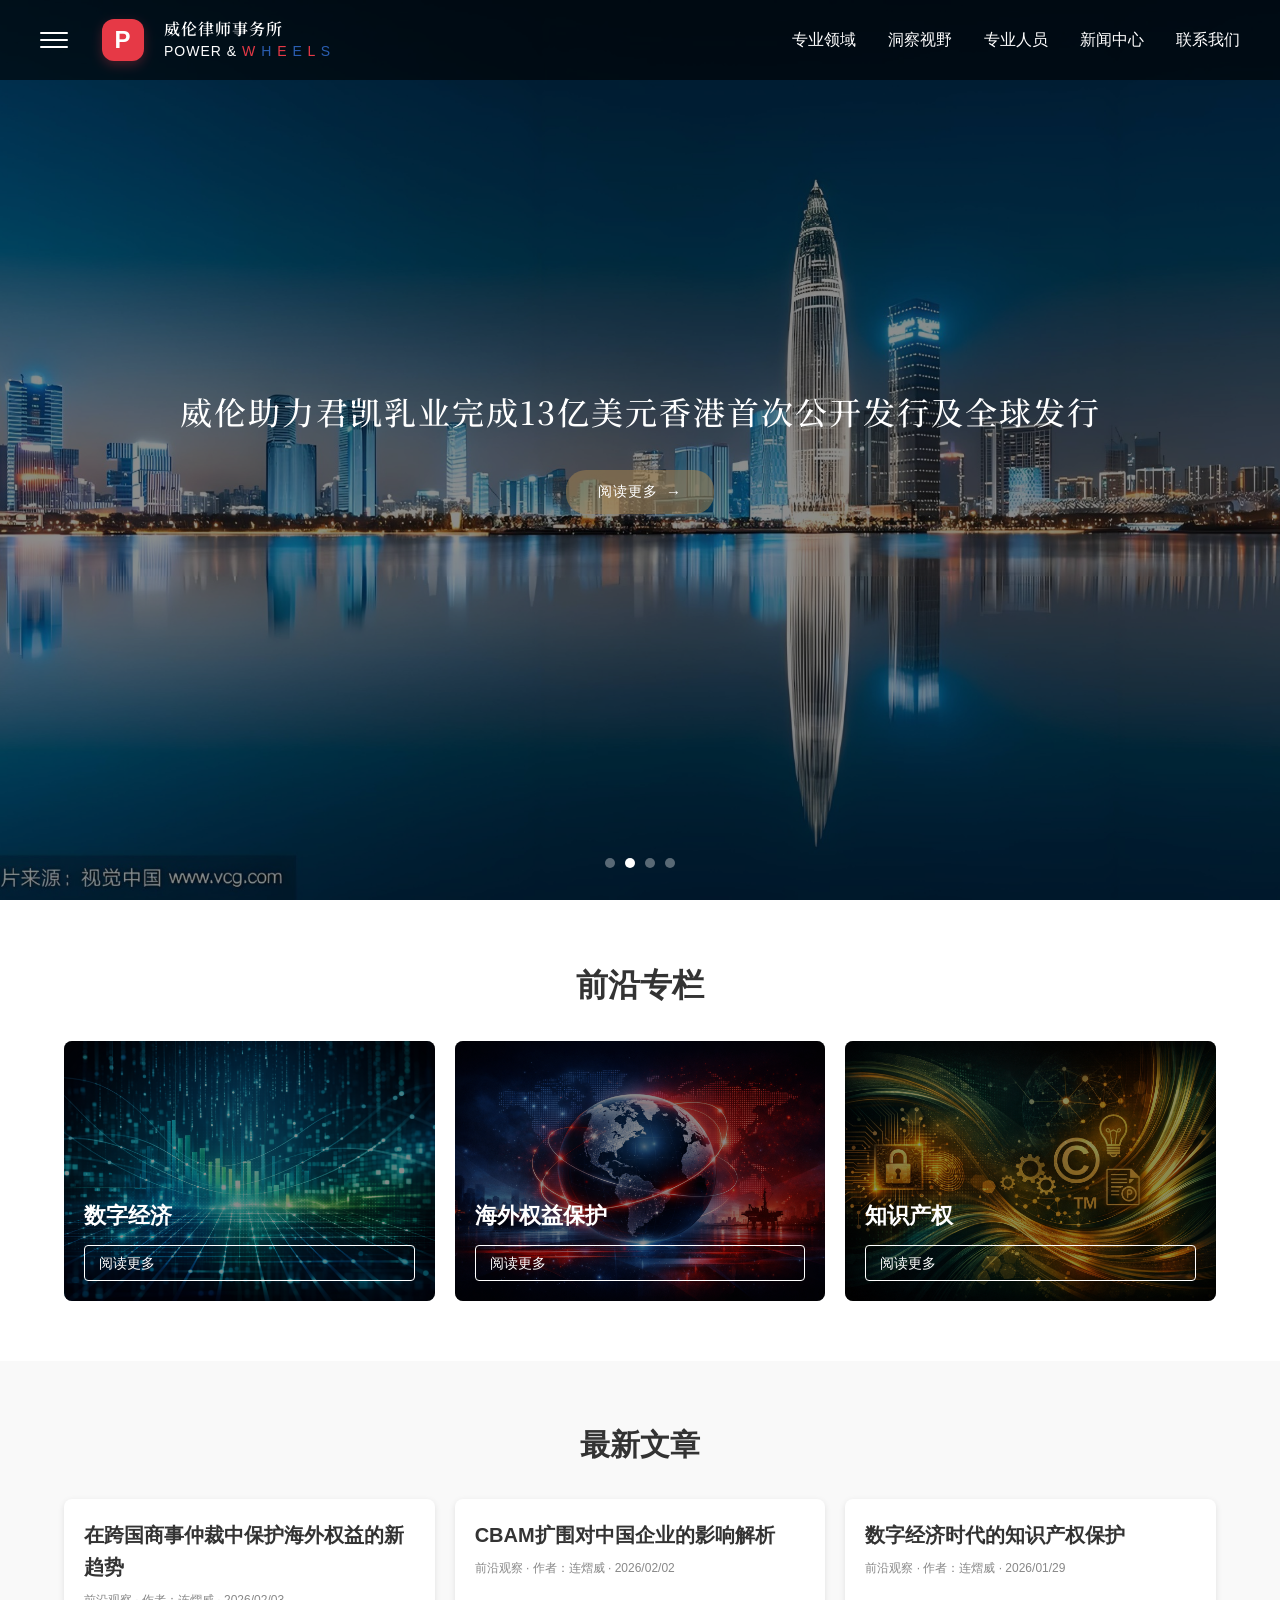
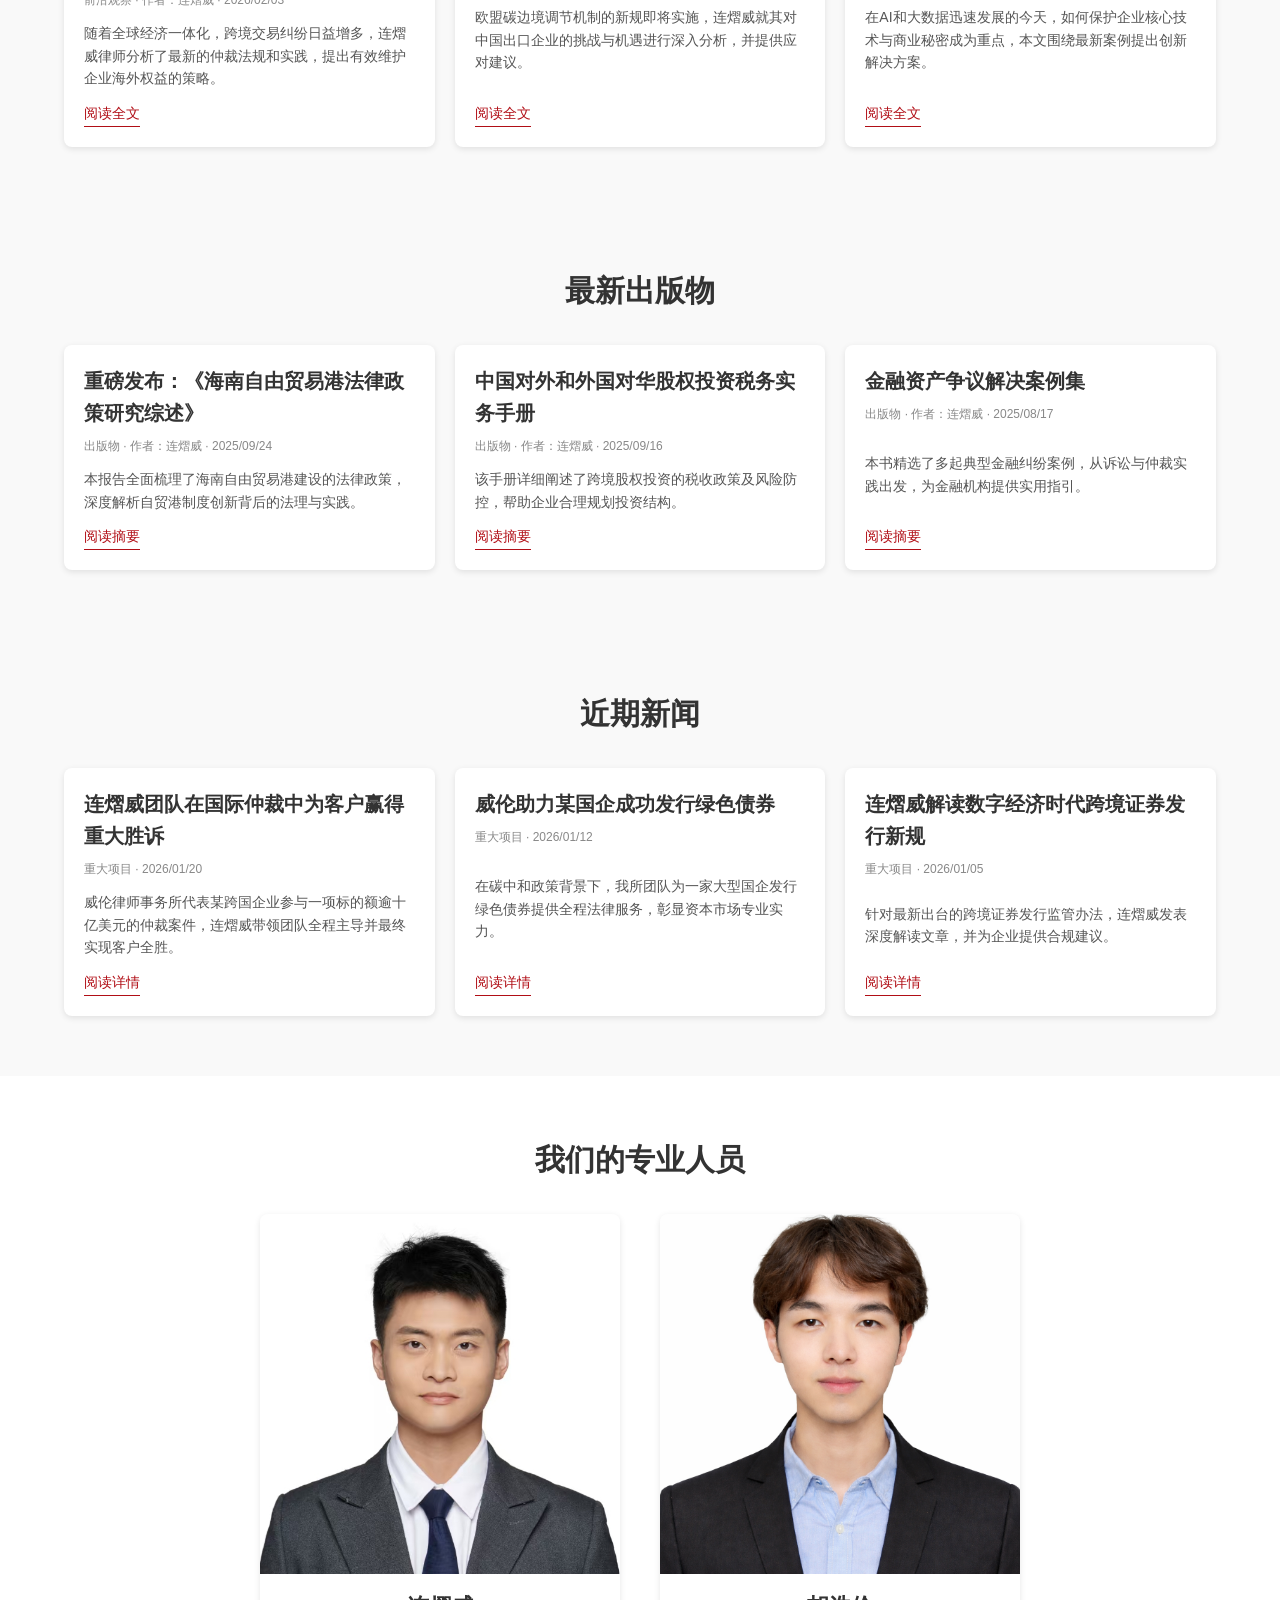
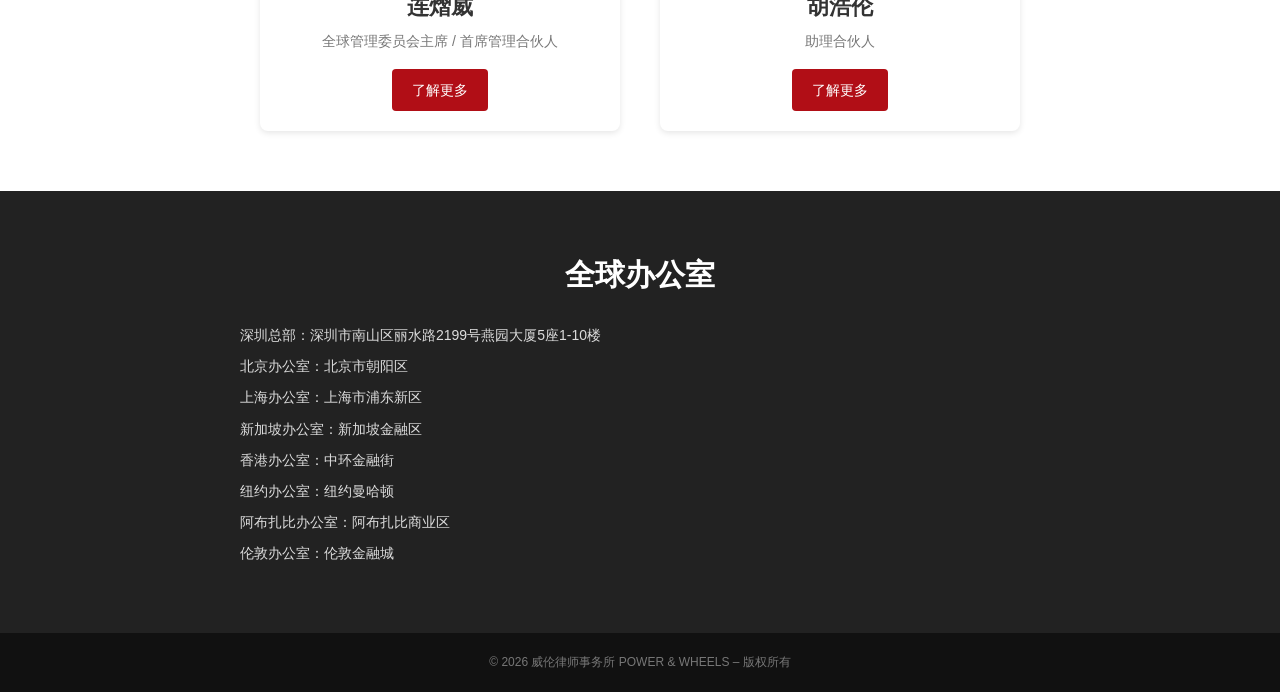
==== commit 026273df: "Update index.html" ====
--- a/index.html
+++ b/index.html
@@ -137,6 +137,32 @@
         .kwm-hero .kwm-dots { bottom: 20px; gap: 8px; }
         .kwm-hero .kwm-dots span { width: 8px; height: 8px; }
     }
+/* ========== 新增：品牌 Logo 样式（对齐 + 分色）========== */
+.brand-logo {
+    display: flex;
+    align-items: center;
+    gap: 8px;
+    height: 42px; /* 固定高度以保证垂直居中 */
+}
+
+.brand-text {
+    display: flex;
+    flex-direction: column;
+    justify-content: center;
+    text-align: left;
+}
+
+.brand .cn,
+.brand .en {
+    display: block;
+}
+
+/* 确保 logo 在 header 中水平居中且垂直居中 */
+.logo {
+    display: flex;
+    align-items: center;
+    gap: 16px;
+}
 
     /* ========== KWM 侧边栏 ========== */
 
@@ -519,32 +545,91 @@
     </div>
 
     <!-- 顶部导航栏 -->
-    <header>
-        <div class="container nav-container">
-            <div class="logo">
-                <!-- ★ 汉堡菜单按钮 ★ -->
-                <div class="kwm-hamburger" id="sidebarOpen">
-                    <span></span>
-                    <span></span>
-                    <span></span>
-                </div>
-                <div class="logo-icon">P</div>
-                <div class="brand">
-                    <span class="cn">威伦律师事务所</span>
-                    <span class="en">POWER & WHEELS</span>
-                </div>
-            </div>
-            <nav>
-                <ul>
-                    <li><a href="#">专业领域</a></li>
-                    <li><a href="#">洞察视野</a></li>
-                    <li><a href="#partners">专业人员</a></li>
-                    <li><a href="#news">新闻中心</a></li>
-                    <li><a href="#contact">联系我们</a></li>
-                </ul>
-            </nav>
+<!-- 顶部导航栏 -->
+<header>
+    <div class="container nav-container">
+        <div class="logo">
+            <!-- ★ 汉堡菜单按钮 ★ -->
+            <div class="kwm-hamburger" id="sidebarOpen">
+                <span></span>
+                <span></span>
+                <span></span>
+            </div>
+
+            <!-- ★ 重新设计的威伦律师事务所 Logo ★ -->
+            <div class="brand-logo">
+                <!-- 红色圆角方块 + 白色 P -->
+                <div class="logo-icon" style="
+                    width: 42px;
+                    height: 42px;
+                    background-color: #e63946;
+                    border-radius: 12px;
+                    display: flex;
+                    align-items: center;
+                    justify-content: center;
+                    margin-right: 12px;
+                    box-shadow: 0 4px 12px rgba(230, 57, 70, 0.3);
+                ">
+                    <span style="
+                        font-size: 24px;
+                        font-weight: bold;
+                        color: white;
+                        letter-spacing: 1px;
+                        font-family: 'Arial', sans-serif;
+                    ">P</span>
+                </div>
+
+                <!-- 中英文组合：右对齐 + 居中排版 -->
+                <div class="brand-text" style="
+                    display: flex;
+                    flex-direction: column;
+                    justify-content: center;
+                    text-align: left;
+                    gap: 2px;
+                    font-family: 'Noto Serif SC', 'Songti SC', serif;
+                ">
+                    <!-- 中文：威伦律师事务所 -->
+                    <span class="cn" style="
+                        font-size: 16px;
+                        font-weight: 600;
+                        color: #ffffff;
+                        letter-spacing: 1px;
+                        line-height: 1.4;
+                    ">威伦律师事务所</span>
+
+                    <!-- 英文：POWER & WHEELS（EE 分色） -->
+                    <span class="en" style="
+                        font-size: 14px;
+                        font-weight: 500;
+                        color: #ffffff;
+                        letter-spacing: 1px;
+                        line-height: 1.4;
+                        font-family: 'Segoe UI', 'Helvetica Neue', Arial, sans-serif;
+                    ">
+                        POWER & 
+                        <span style="color: #e63946;">W</span>
+                        <span style="color: #2a5db0;">H</span>
+                        <span style="color: #e63946;">E</span>
+                        <span style="color: #2a5db0;">E</span>
+                        <span style="color: #e63946;">L</span>
+                        <span style="color: #2a5db0;">S</span>
+                    </span>
+                </div>
+            </div>
         </div>
-    </header>
+
+        <nav>
+            <ul>
+                <li><a href="#">专业领域</a></li>
+                <li><a href="#">洞察视野</a></li>
+                <li><a href="#partners">专业人员</a></li>
+                <li><a href="#news">新闻中心</a></li>
+                <li><a href="#contact">联系我们</a></li>
+            </ul>
+        </nav>
+    </div>
+</header>
+
 
     <main>
         <!-- ★ 新轮播 ★ -->
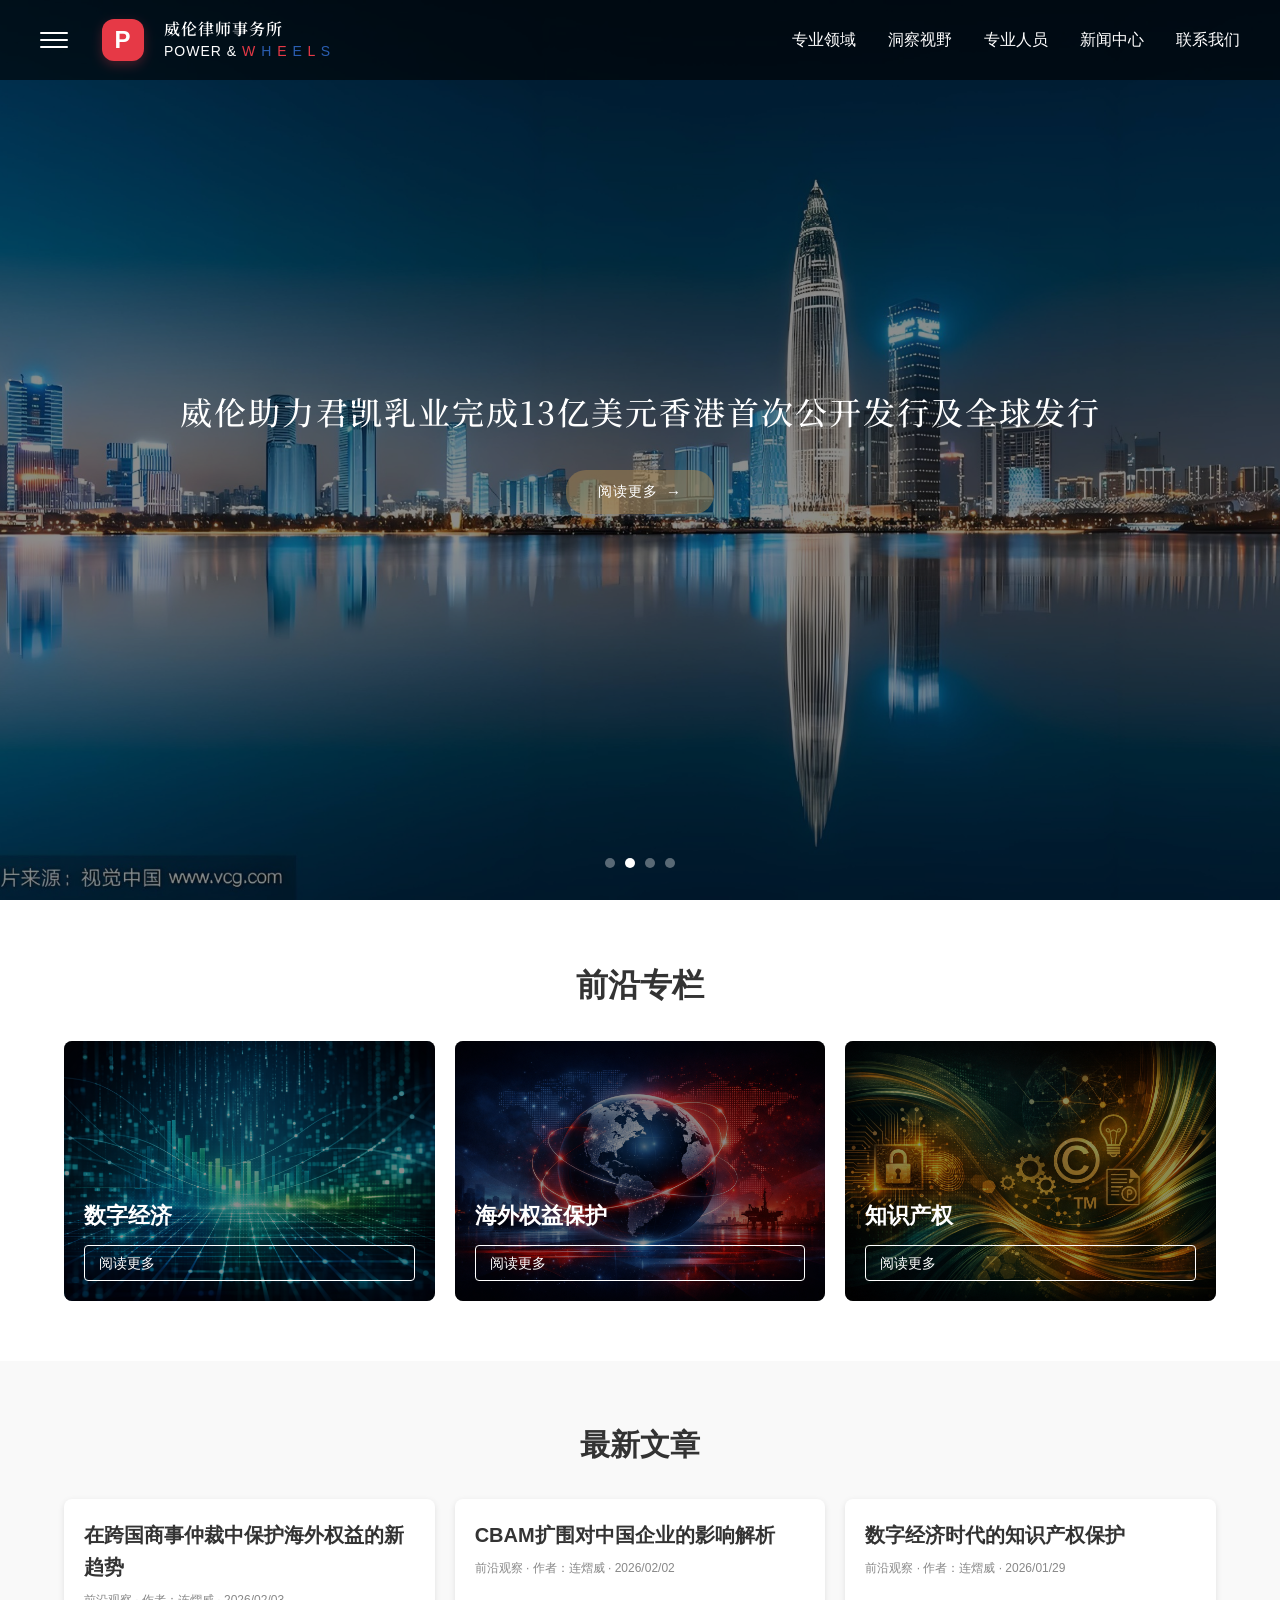
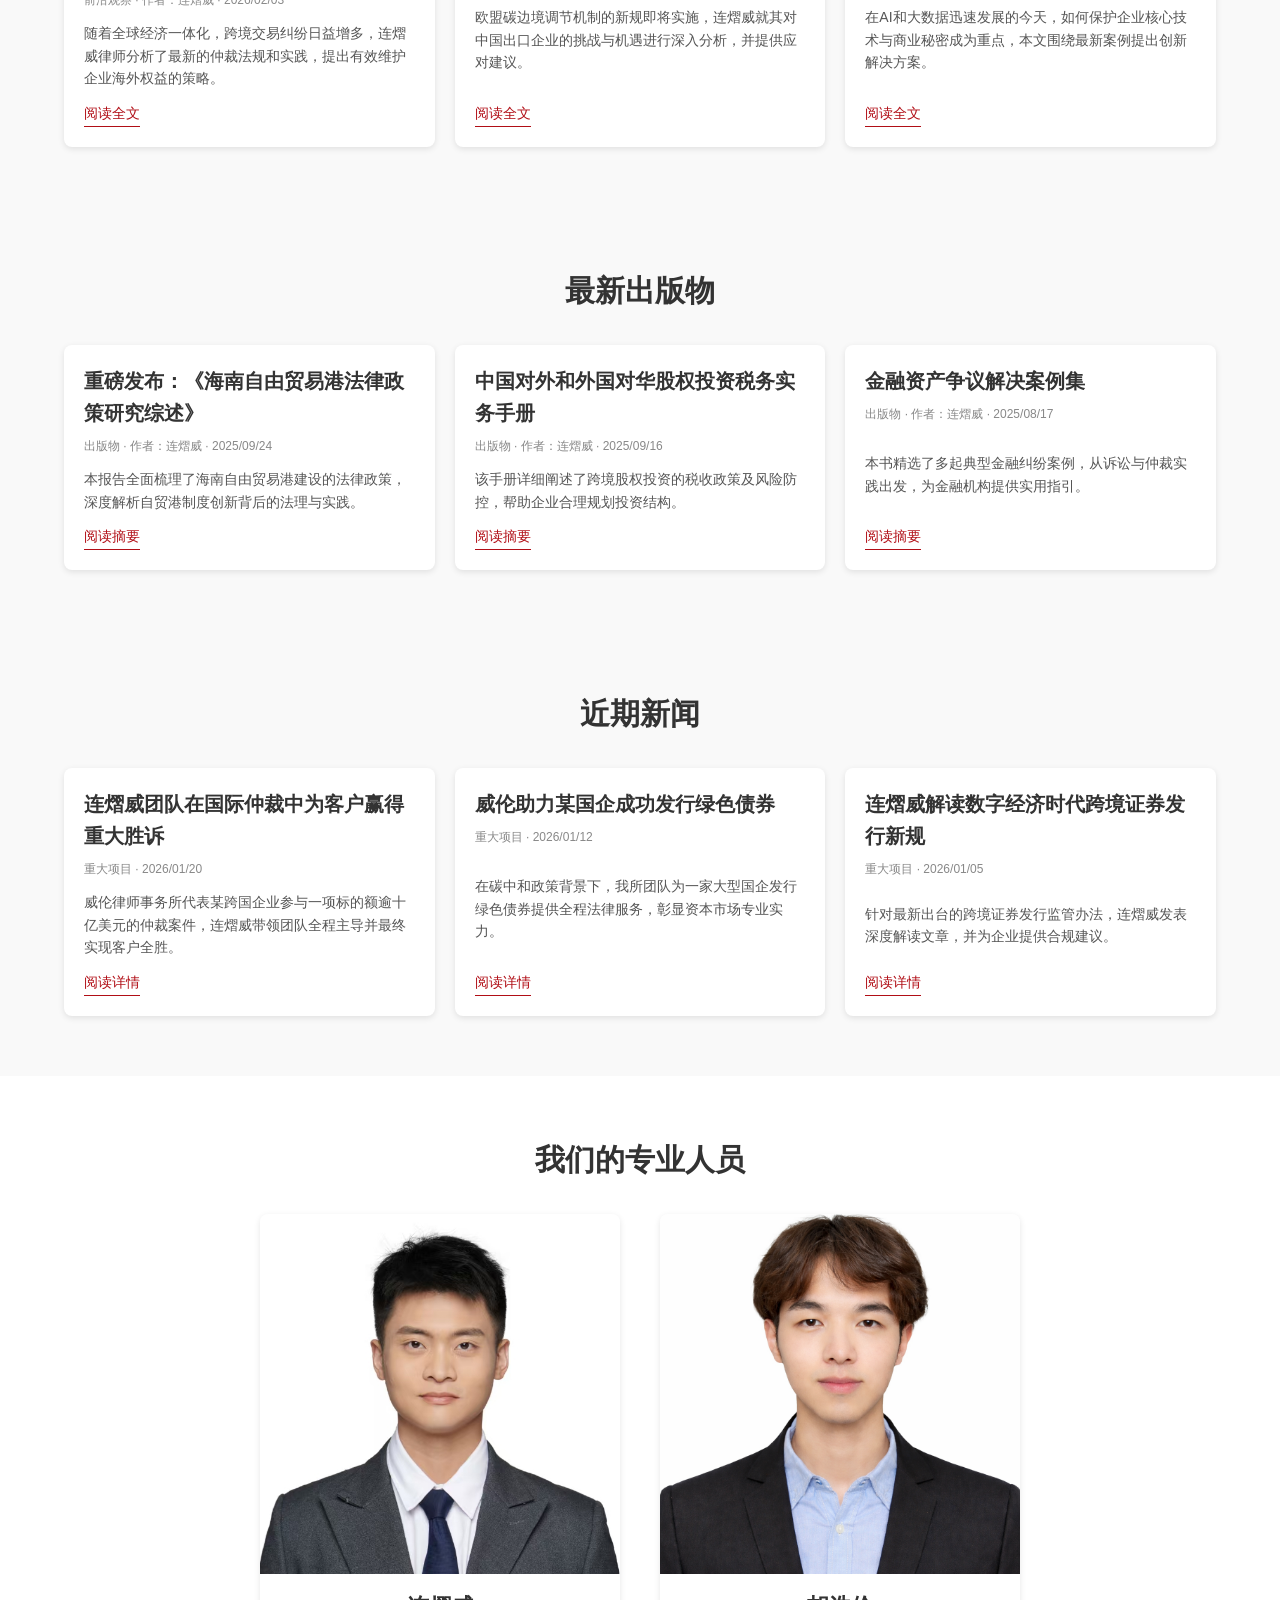
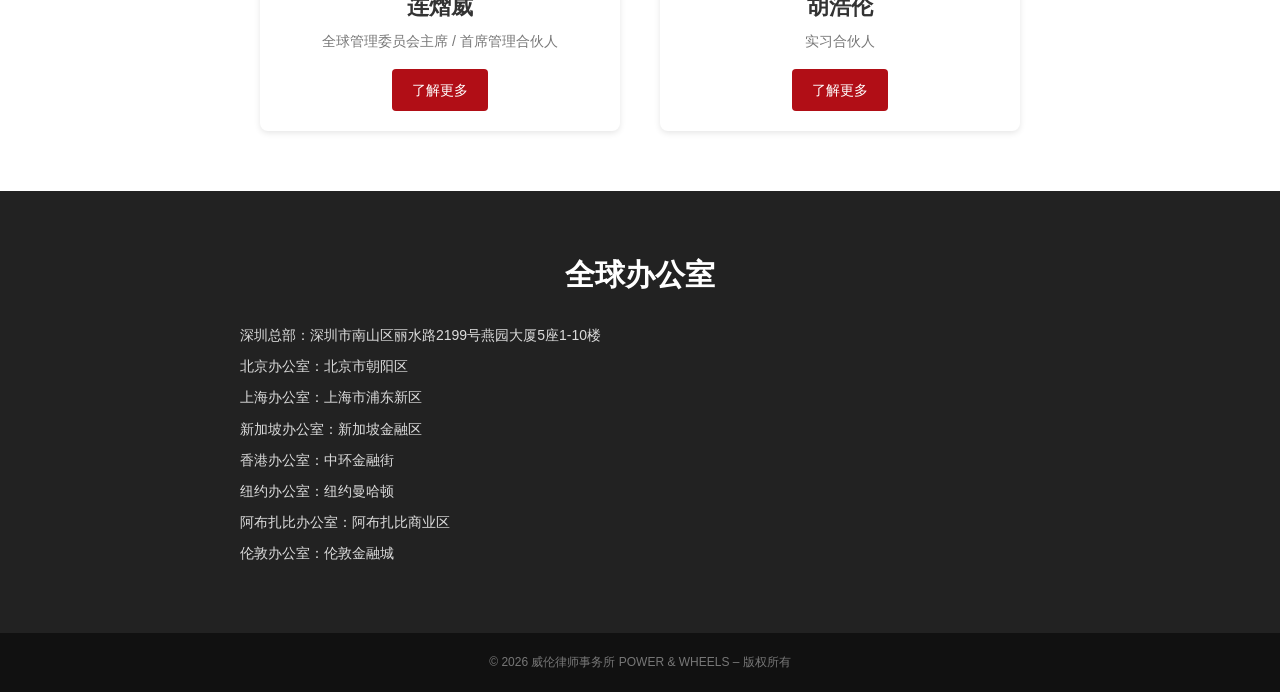
==== commit 00428684: "Update index.html" ====
--- a/index.html
+++ b/index.html
@@ -796,7 +796,7 @@
                     <div class="partner-card">
                         <img src="images/hu.jpg" alt="胡浩伦律师照片" />
                         <h3>胡浩伦</h3>
-                        <p>助理合伙人</p>
+                        <p>实习合伙人</p>
                         <a class="details" href="partner_huhaolun.html">了解更多</a>
                     </div>
                 </div>
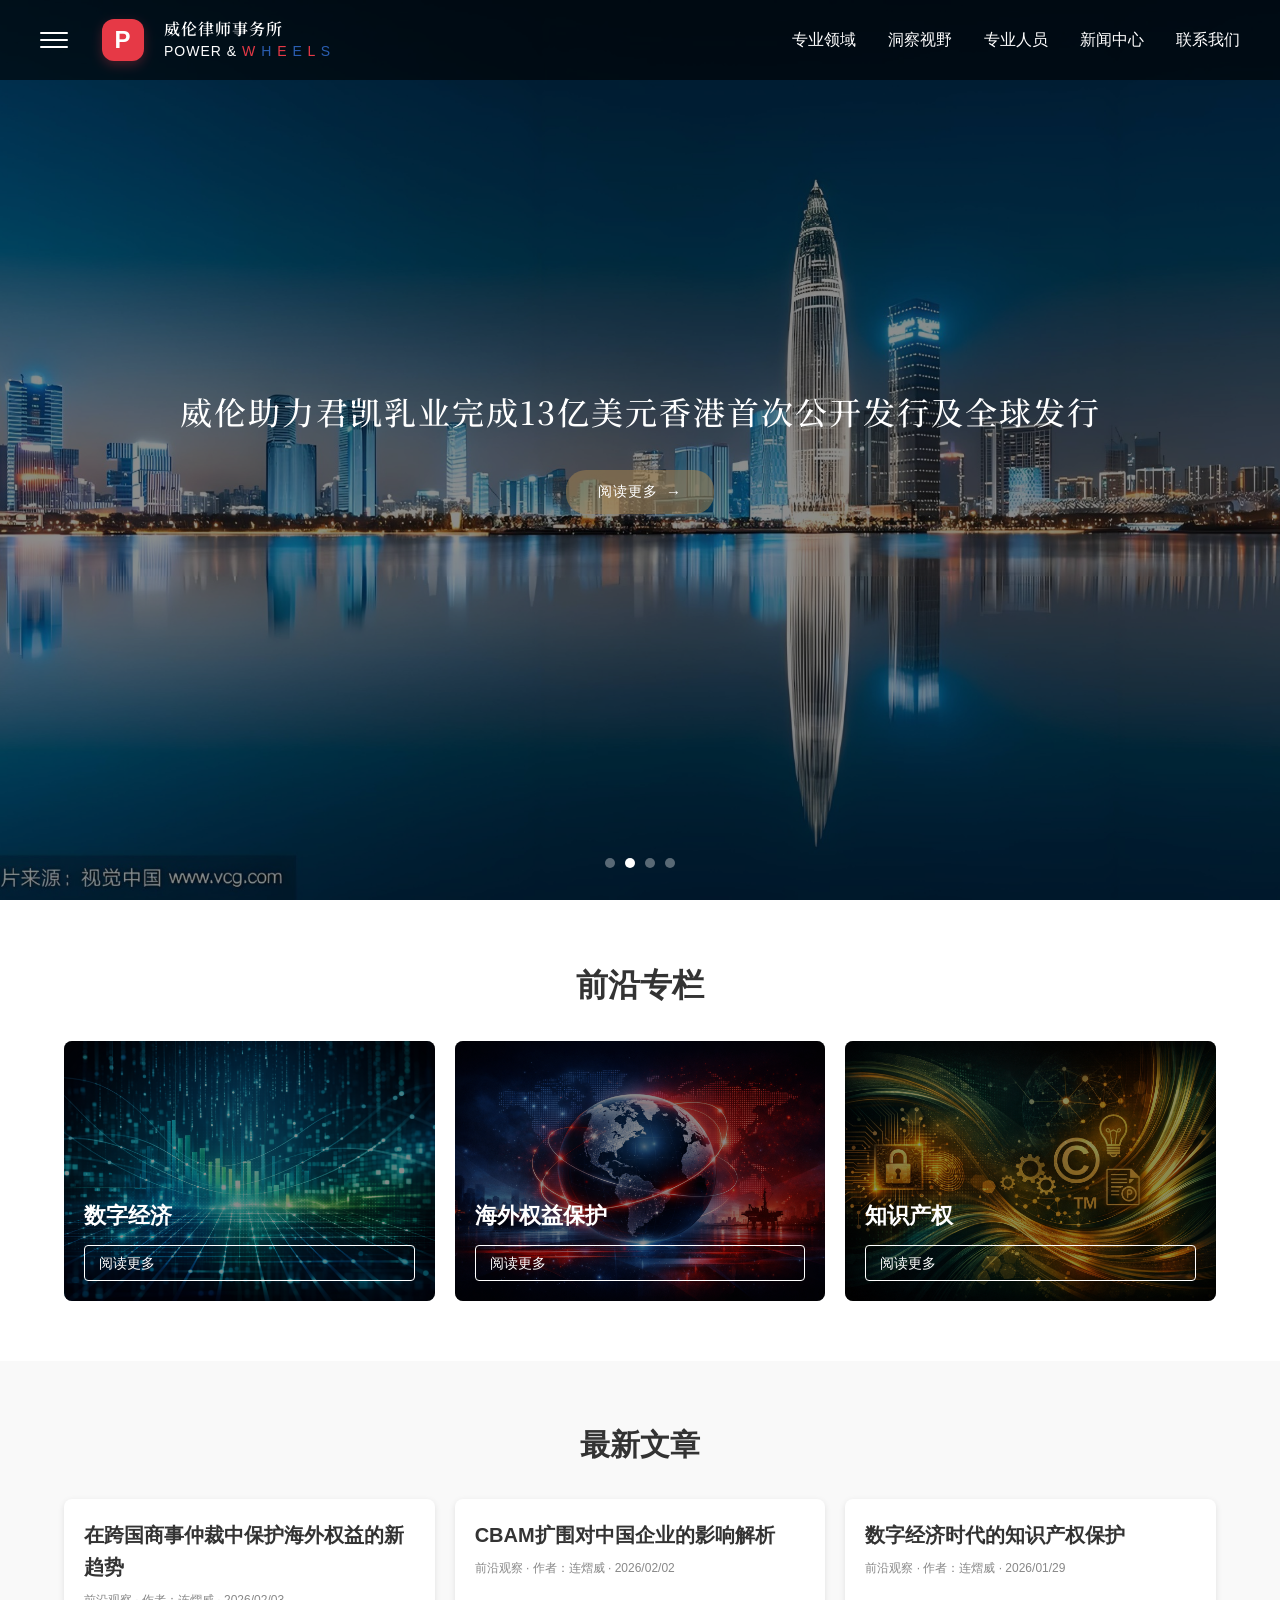
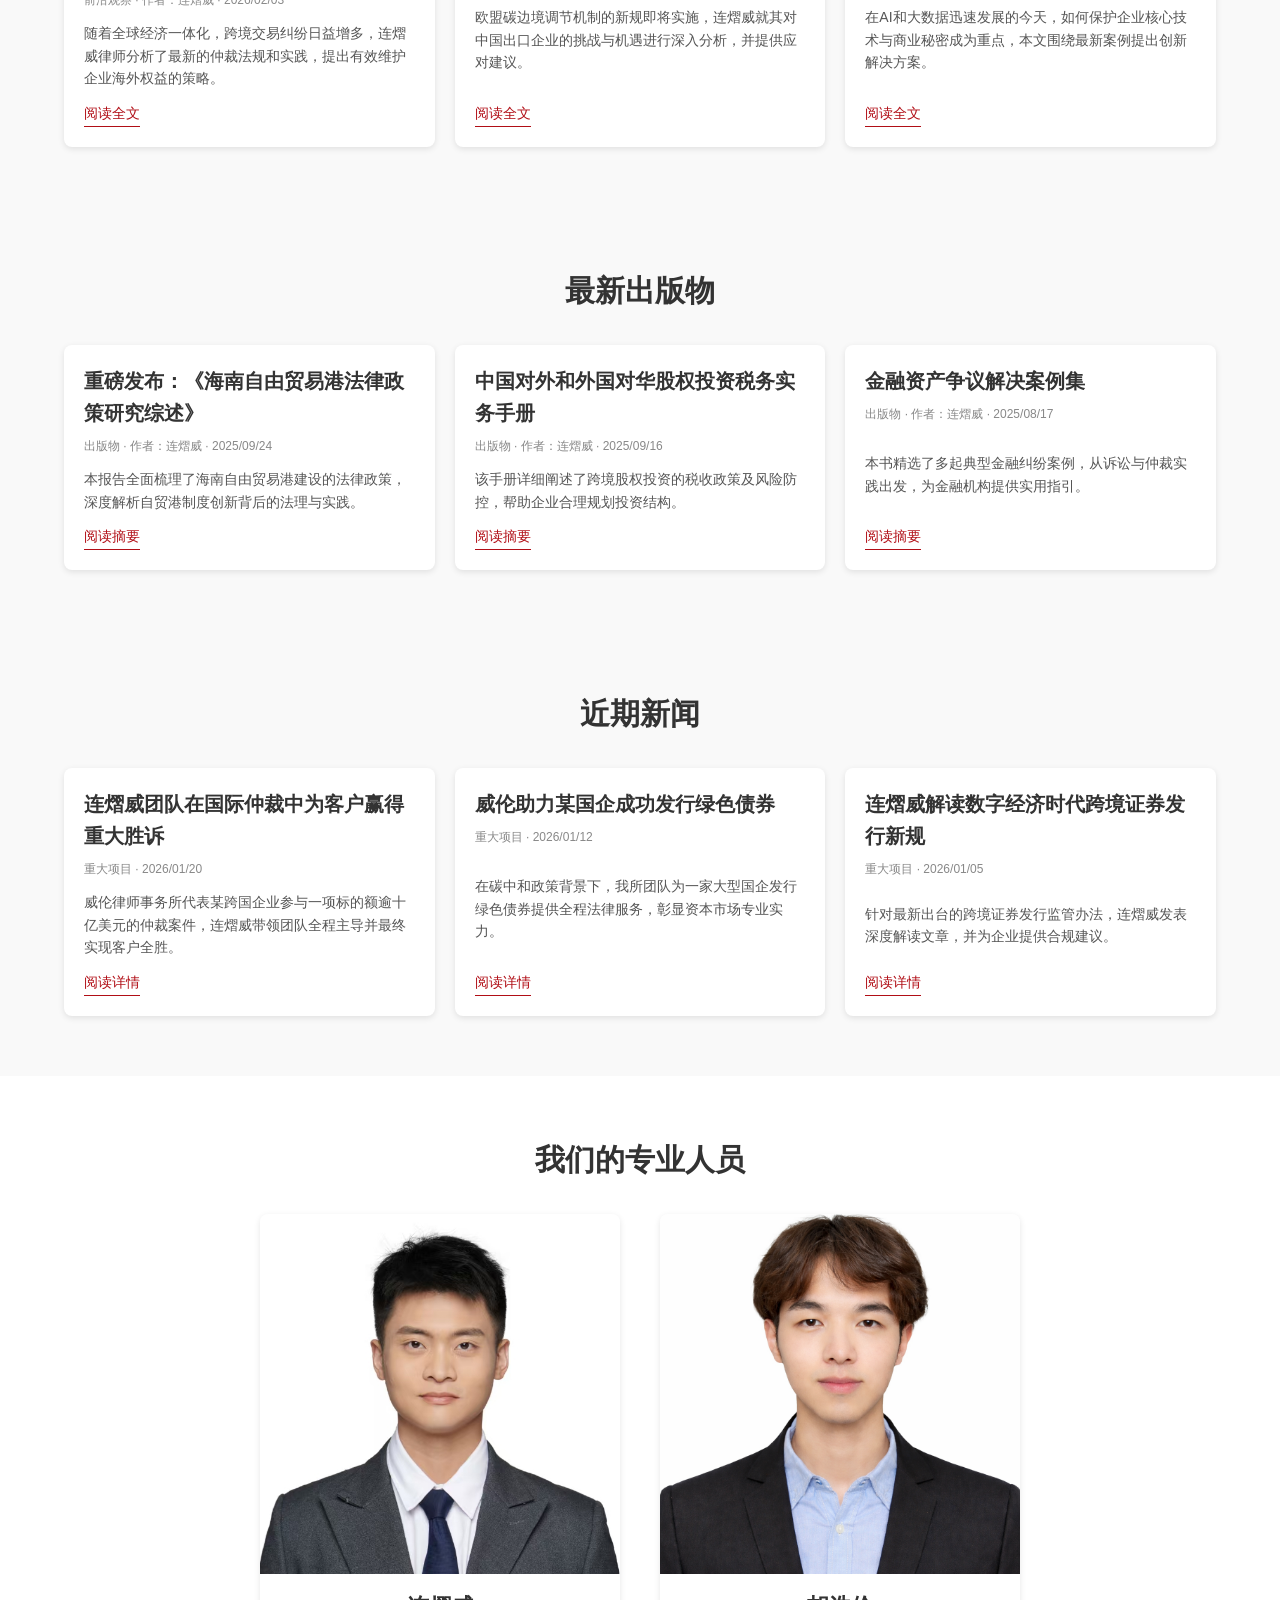
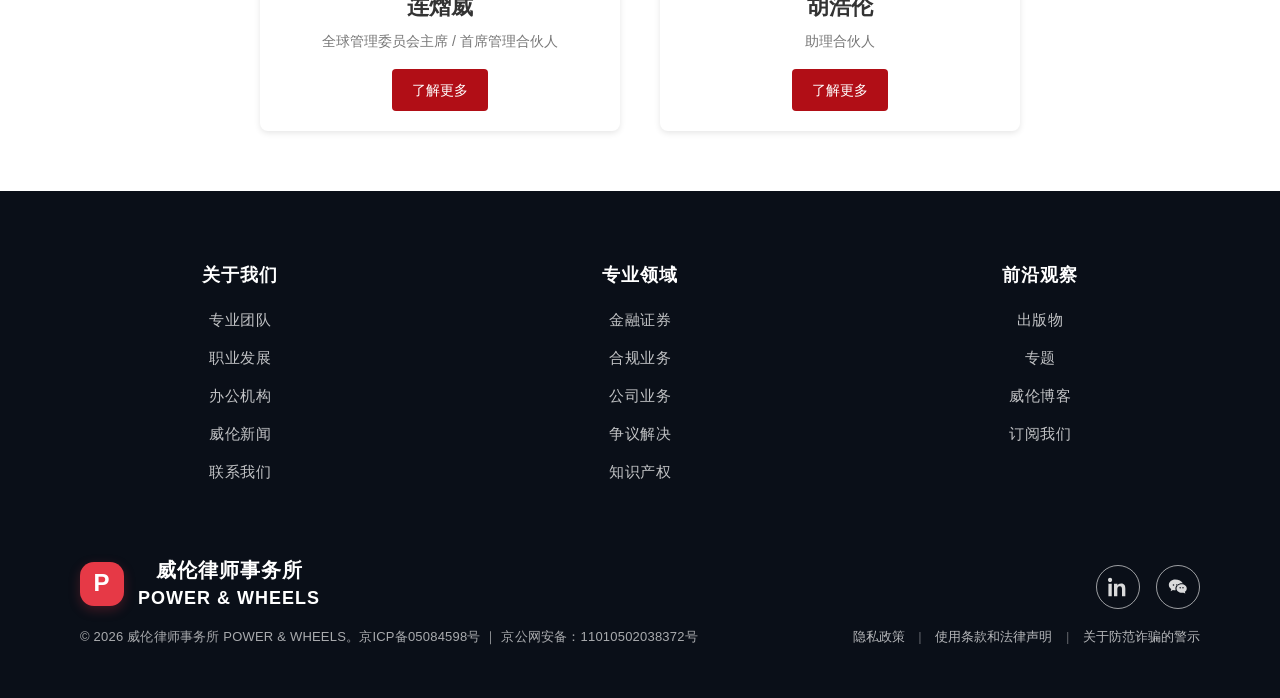
==== commit 9cfe7f00: "Update index.html" ====
--- a/index.html
+++ b/index.html
@@ -137,6 +137,8 @@
         .kwm-hero .kwm-dots { bottom: 20px; gap: 8px; }
         .kwm-hero .kwm-dots span { width: 8px; height: 8px; }
     }
+/* ========== 页脚样式（黑底 + 金杜风格）========== */
+
 /* ========== 新增：品牌 Logo 样式（对齐 + 分色）========== */
 .brand-logo {
     display: flex;
@@ -429,10 +431,198 @@
         .kwm-sidebar-right.expanded { width: calc(100vw - 260px); }
         .kwm-sb-panel { padding: 20px 20px; }
     }
+/* ========== Footer (screenshot-like) ========== */
+.footer-kwm{
+  background:#0a0f18;
+  color:#fff;
+  padding:70px 0 50px;
+  font-family:"PingFang SC","Microsoft YaHei",sans-serif;
+}
+
+.footer-kwm__inner{
+  max-width:1200px;
+  margin:0 auto;
+  padding:0 40px;
+}
+
+/* 顶部：三列导航 + 右上角箭头 */
+.footer-kwm__top{
+  position:relative;
+  padding-bottom:60px;
+}
+
+.footer-kwm__cols{
+  display:grid;
+  grid-template-columns: 1fr 1fr 1fr;
+  gap:80px;
+  align-items:start;
+}
+
+.footer-kwm__col h4{
+  font-size:18px;
+  font-weight:700;
+  margin:0 0 18px 0;
+  color:#ffffff;
+  letter-spacing:1px;
+}
+
+.footer-kwm__col ul{ list-style:none; margin:0; padding:0; }
+.footer-kwm__col li{ margin:0 0 14px 0; }
+
+.footer-kwm__col a{
+  color:rgba(255,255,255,.75);
+  text-decoration:none;
+  font-size:15px;
+  letter-spacing:.5px;
+  transition:color .2s ease;
+}
+.footer-kwm__col a:hover{ color:#ffffff; }
+
+.footer-kwm__toTop{
+  position:absolute;
+  right:0;
+  top:0;
+  width:34px;
+  height:34px;
+  display:flex;
+  align-items:center;
+  justify-content:center;
+  color:#b8963e;
+  text-decoration:none;
+  font-size:22px;
+  line-height:1;
+  transition:transform .2s ease, color .2s ease;
+}
+.footer-kwm__toTop:hover{
+  transform:translateY(-2px);
+  color:#ffffff;
+}
+
+/* 底部：左品牌 + 右侧链接 */
+.footer-kwm__bottom{
+  display:flex;
+  justify-content:space-between;
+  align-items:flex-end;
+  gap:40px;
+}
+
+/* 左侧品牌区（保留你的 logo） */
+.footer-kwm__brandRow{
+  display:flex;
+  align-items:center;
+  gap:14px;
+}
+
+.footer-kwm__logoIcon{
+  width:44px;
+  height:44px;
+  border-radius:14px;
+  background:#e63946;
+  display:flex;
+  align-items:center;
+  justify-content:center;
+  box-shadow:0 4px 12px rgba(230,57,70,.25);
+  flex:0 0 auto;
+}
+.footer-kwm__logoIcon span{
+  font-family:Arial,sans-serif;
+  font-size:24px;
+  font-weight:800;
+  color:#fff;
+  letter-spacing:1px;
+}
+
+.footer-kwm__brandText .cn{
+  font-size:20px;
+  font-weight:700;
+  letter-spacing:1px;
+  line-height:1.2;
+}
+.footer-kwm__brandText .en{
+  margin-top:6px;
+  font-size:18px;
+  font-weight:700;
+  letter-spacing:1px;
+  line-height:1.2;
+}
+
+.footer-kwm__meta{
+  margin-top:18px;
+  font-size:13px;
+  color:rgba(255,255,255,.65);
+  letter-spacing:.2px;
+}
+
+/* 右侧：社交 + 法律 */
+.footer-kwm__right{
+  display:flex;
+  flex-direction:column;
+  align-items:flex-end;
+  gap:18px;
+}
+
+.footer-kwm__social{
+  display:flex;
+  gap:16px;
+}
+
+.footer-kwm__socialBtn{
+  width:44px;
+  height:44px;
+  border:1px solid rgba(255,255,255,.6);
+  border-radius:999px;
+  display:flex;
+  align-items:center;
+  justify-content:center;
+  color:rgba(255,255,255,.85);
+  text-decoration:none;
+  transition:border-color .2s ease, color .2s ease;
+}
+.footer-kwm__socialBtn:hover{
+  border-color:#b8963e;
+  color:#b8963e;
+}
+
+.footer-kwm__legal{
+  font-size:13px;
+  color:rgba(255,255,255,.7);
+  white-space:nowrap;
+}
+.footer-kwm__legal a{
+  color:rgba(255,255,255,.7);
+  text-decoration:none;
+  transition:color .2s ease;
+}
+.footer-kwm__legal a:hover{ color:#ffffff; }
+.footer-kwm__legal .sep{
+  margin:0 10px;
+  color:rgba(255,255,255,.35);
+}
+
+/* 响应式 */
+@media (max-width: 1024px){
+  .footer-kwm__inner{ padding:0 24px; }
+  .footer-kwm__cols{ gap:40px; }
+}
+@media (max-width: 768px){
+  .footer-kwm__cols{
+    grid-template-columns: 1fr;
+    gap:34px;
+  }
+  .footer-kwm__bottom{
+    flex-direction:column;
+    align-items:flex-start;
+  }
+  .footer-kwm__right{
+    align-items:flex-start;
+  }
+  .footer-kwm__legal{ white-space:normal; }
+}
+
     </style>
 
 </head>
-<body>
+<body id="top">
 
     <!-- ★ 侧边栏遮罩 ★ -->
     <div class="kwm-sidebar-mask" id="sidebarMask"></div>
@@ -796,37 +986,110 @@
                     <div class="partner-card">
                         <img src="images/hu.jpg" alt="胡浩伦律师照片" />
                         <h3>胡浩伦</h3>
-                        <p>实习合伙人</p>
+                        <p>助理合伙人</p>
                         <a class="details" href="partner_huhaolun.html">了解更多</a>
                     </div>
                 </div>
             </div>
         </section>
-
-        <!-- 办公地点 -->
-        <section class="offices" id="contact">
-            <div class="container">
-                <h2>全球办公室</h2>
-                <ul>
-                    <li>深圳总部：深圳市南山区丽水路2199号燕园大厦5座1-10楼</li>
-                    <li>北京办公室：北京市朝阳区</li>
-                    <li>上海办公室：上海市浦东新区</li>
-                    <li>新加坡办公室：新加坡金融区</li>
-                    <li>香港办公室：中环金融街</li>
-                    <li>纽约办公室：纽约曼哈顿</li>
-                    <li>阿布扎比办公室：阿布扎比商业区</li>
-                    <li>伦敦办公室：伦敦金融城</li>
-                </ul>
-            </div>
-        </section>
-    </main>
-
     <!-- 页脚 -->
-    <footer>
-        <div class="container">
-            <p>© 2026 威伦律师事务所 POWER & WHEELS – 版权所有</p>
+    <!-- ★ 页脚（黑底 + 金杜风格布局）★ -->
+<!-- ★ 页脚（改成截图布局）★ -->
+<footer class="footer-kwm" id="siteFooter">
+  <div class="footer-kwm__inner">
+
+    <!-- 顶部：三列导航 + 右上角返回顶部 -->
+    <div class="footer-kwm__top">
+      <div class="footer-kwm__cols">
+        <div class="footer-kwm__col">
+          <h4>关于我们</h4>
+          <ul>
+            <li><a href="#">专业团队</a></li>
+            <li><a href="#">职业发展</a></li>
+            <li><a href="#">办公机构</a></li>
+            <li><a href="#">威伦新闻</a></li>
+            <li><a href="#">联系我们</a></li>
+          </ul>
         </div>
-    </footer>
+
+        <div class="footer-kwm__col">
+          <h4>专业领域</h4>
+          <ul>
+            <li><a href="#">金融证券</a></li>
+            <li><a href="#">合规业务</a></li>
+            <li><a href="#">公司业务</a></li>
+            <li><a href="#">争议解决</a></li>
+            <li><a href="#">知识产权</a></li>
+          </ul>
+        </div>
+
+        <div class="footer-kwm__col">
+          <h4>前沿观察</h4>
+          <ul>
+            <li><a href="#">出版物</a></li>
+            <li><a href="#">专题</a></li>
+            <li><a href="#">威伦博客</a></li>
+            <li><a href="#">订阅我们</a></li>
+          </ul>
+        </div>
+      </div>
+
+      <!-- 右上角 ↑ -->
+      <a href="#top" class="footer-kwm__toTop" id="backToTopBtn" aria-label="返回顶部">↑</a>
+    </div>
+
+    <!-- 底部：左 Logo + 右 社交/法律 -->
+    <div class="footer-kwm__bottom">
+      <!-- 左：你的律所 Logo（保留你自己的） -->
+      <div class="footer-kwm__brand">
+        <div class="footer-kwm__brandRow">
+          <!-- 你的 P 图标 -->
+          <div class="footer-kwm__logoIcon">
+            <span>P</span>
+          </div>
+
+          <!-- 你的中英文名 -->
+          <div class="footer-kwm__brandText">
+            <div class="cn">威伦律师事务所</div>
+            <div class="en">POWER &amp; WHEELS</div>
+          </div>
+        </div>
+
+        <div class="footer-kwm__meta">
+          © 2026 威伦律师事务所 POWER &amp; WHEELS。京ICP备05084598号 ｜ 京公网安备：11010502038372号
+        </div>
+      </div>
+
+      <!-- 右：社交 + 法律 -->
+      <div class="footer-kwm__right">
+        <div class="footer-kwm__social">
+          <!-- 不依赖 FontAwesome：用内联 SVG -->
+          <a href="#" class="footer-kwm__socialBtn" aria-label="LinkedIn">
+            <svg viewBox="0 0 24 24" width="20" height="20" aria-hidden="true">
+              <path fill="currentColor" d="M4.98 3.5C4.98 4.88 3.87 6 2.5 6S0 4.88 0 3.5 1.12 1 2.5 1s2.48 1.12 2.48 2.5ZM.5 8h4V23h-4V8Zm7 0h3.8v2.05h.05C12 8.8 13.45 7.75 15.7 7.75 20 7.75 20.8 10.5 20.8 14.1V23h-4v-7.75c0-1.85-.03-4.25-2.6-4.25-2.6 0-3 2.03-3 4.12V23h-4V8Z"/>
+            </svg>
+          </a>
+
+          <a href="#" class="footer-kwm__socialBtn" aria-label="WeChat">
+            <svg viewBox="0 0 24 24" width="20" height="20" aria-hidden="true">
+              <path fill="currentColor" d="M8.6 3C4.4 3 1 5.9 1 9.5c0 2 1.1 3.8 2.9 5l-.7 2.5 2.7-1.4c.8.2 1.6.3 2.4.3.3 0 .6 0 .9-.1-.2-.6-.3-1.2-.3-1.9 0-3.6 3.4-6.5 7.6-6.5.4 0 .9 0 1.3.1C16.3 4.9 12.8 3 8.6 3Zm-2 5.6c.6 0 1 .4 1 1s-.4 1-1 1-1-.4-1-1 .4-1 1-1Zm4 0c.6 0 1 .4 1 1s-.4 1-1 1-1-.4-1-1 .4-1 1-1Zm6 0c-3.6 0-6.4 2.3-6.4 5.2 0 2.9 2.9 5.2 6.4 5.2.7 0 1.3-.1 2-.2l2.2 1.1-.6-2.1c1.4-1 2.3-2.4 2.3-4.1 0-2.9-2.9-5.1-5.9-5.1Zm-2 3.3c.5 0 .9.4.9.9s-.4.9-.9.9-.9-.4-.9-.9.4-.9.9-.9Zm3.4 0c.5 0 .9.4.9.9s-.4.9-.9.9-.9-.4-.9-.9.4-.9.9-.9Z"/>
+            </svg>
+          </a>
+        </div>
+
+        <div class="footer-kwm__legal">
+          <a href="#">隐私政策</a>
+          <span class="sep">|</span>
+          <a href="#">使用条款和法律声明</a>
+          <span class="sep">|</span>
+          <a href="#">关于防范诈骗的警示</a>
+        </div>
+      </div>
+    </div>
+
+  </div>
+</footer>
+
 
     <script src="js/script.js"></script>
 
@@ -949,6 +1212,26 @@
         });
     })();
     </script>
+<script>
+// 返回顶部按钮
+window.addEventListener('scroll', function () {
+    const backToTopBtn = document.getElementById('backToTopBtn');
+    if (window.scrollY > 300) {
+        backToTopBtn.style.opacity = 1;
+        backToTopBtn.style.visibility = 'visible';
+    } else {
+        backToTopBtn.style.opacity = 0;
+        backToTopBtn.style.visibility = 'hidden';
+    }
+});
+
+document.getElementById('backToTopBtn').addEventListener('click', function () {
+    window.scrollTo({
+        top: 0,
+        behavior: 'smooth'
+    });
+});
+</script>
 
 </body>
 </html>
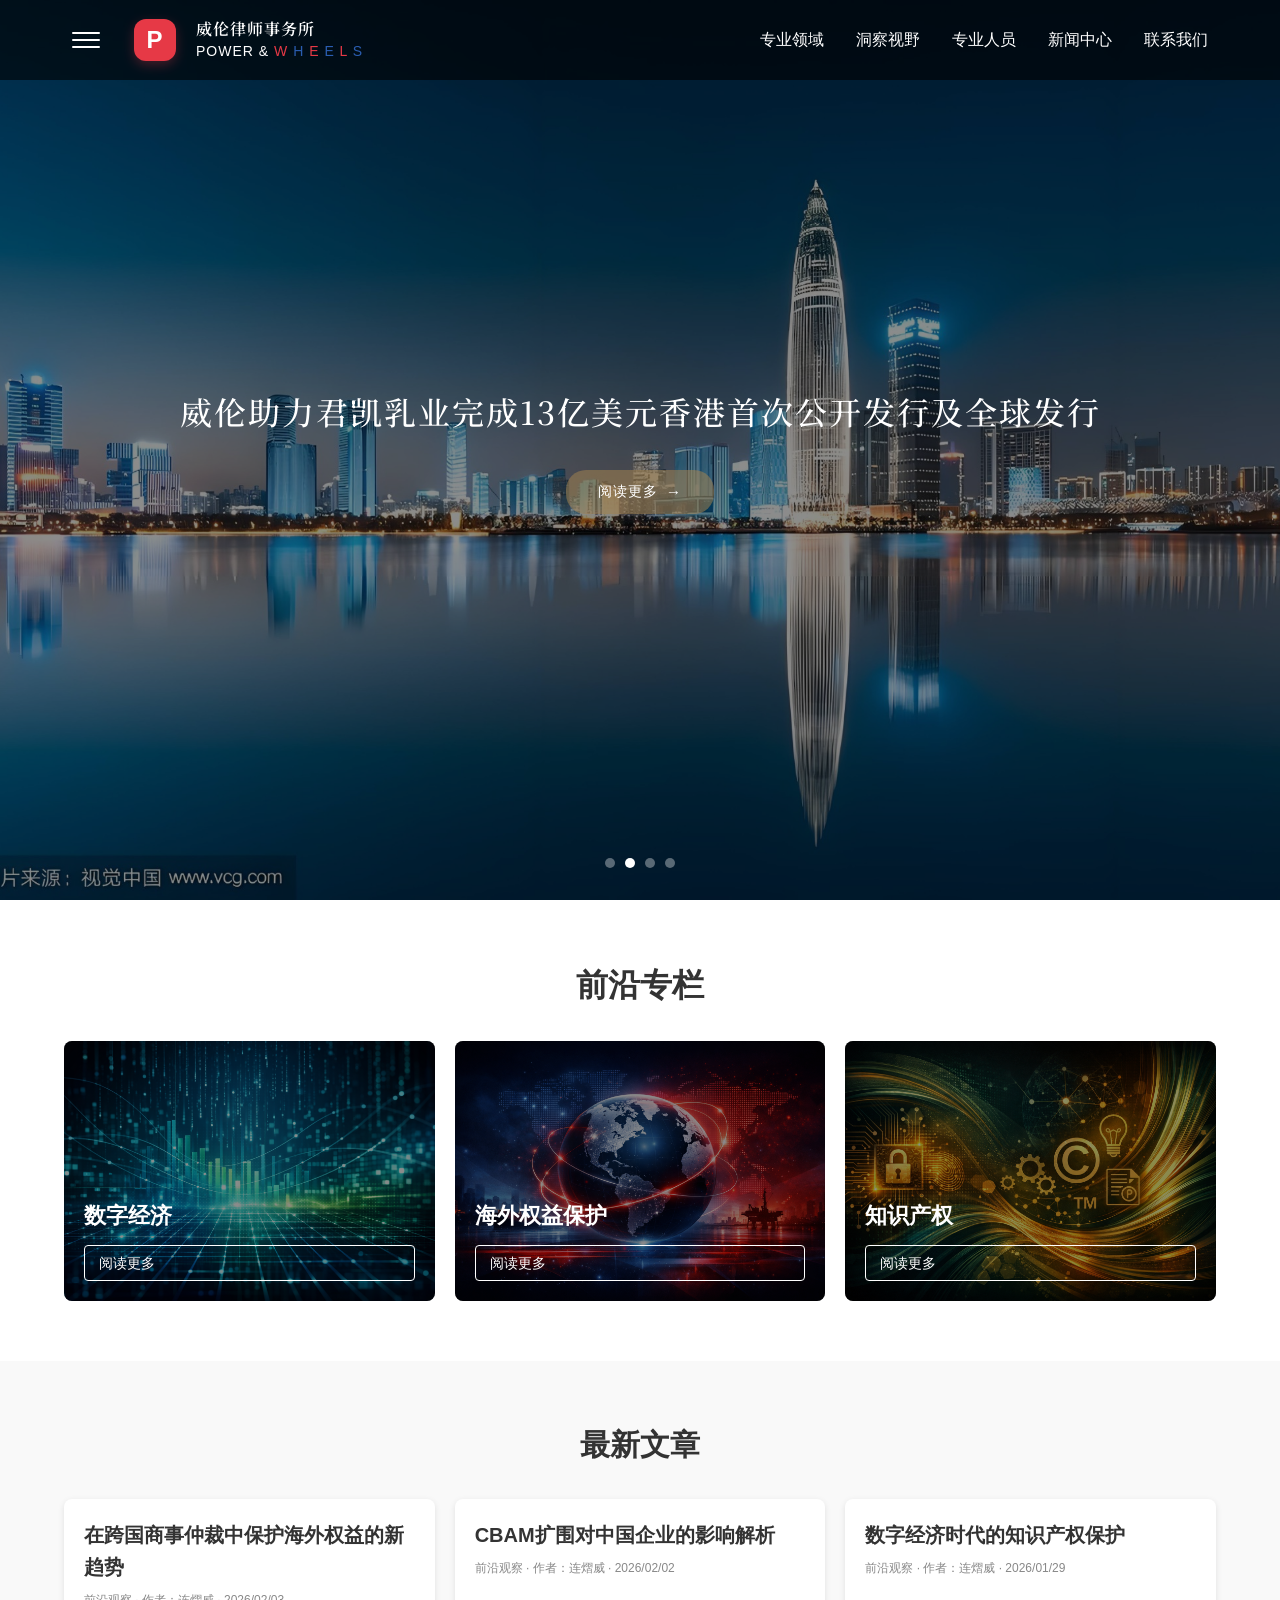
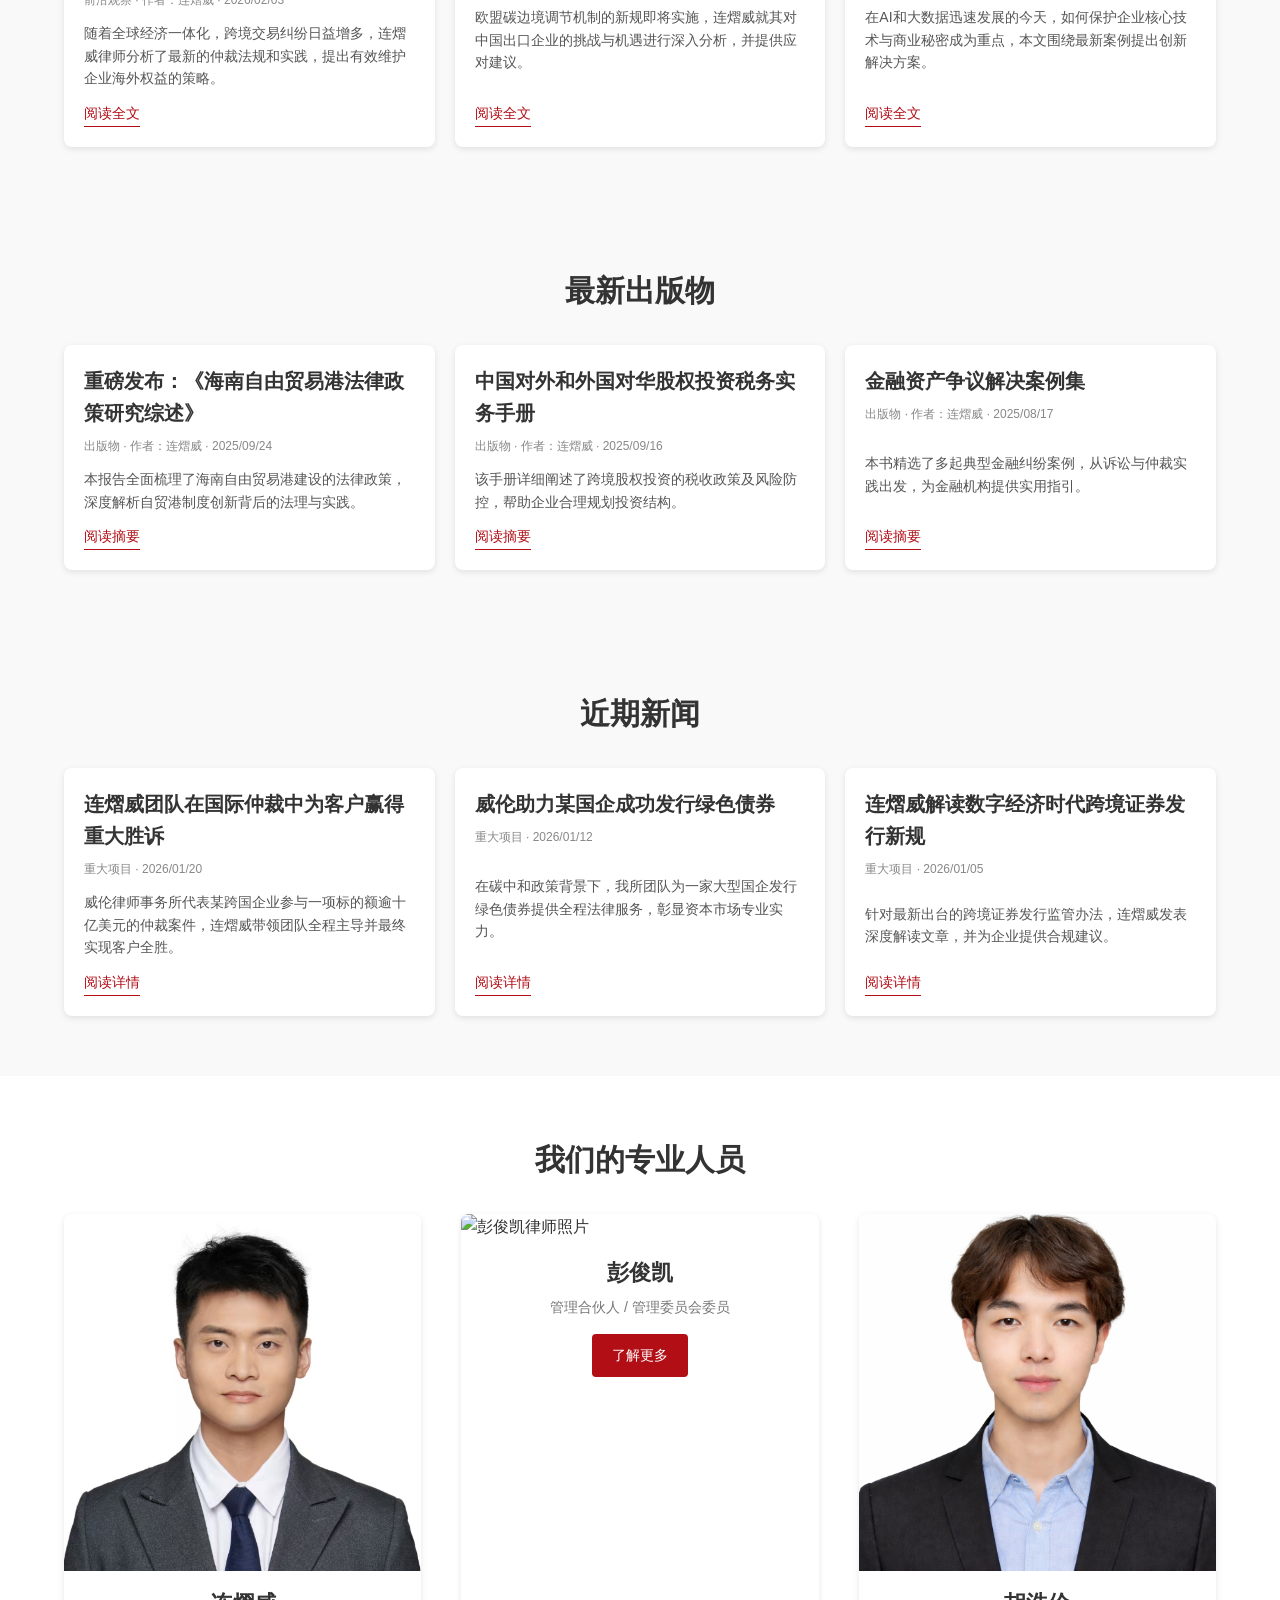
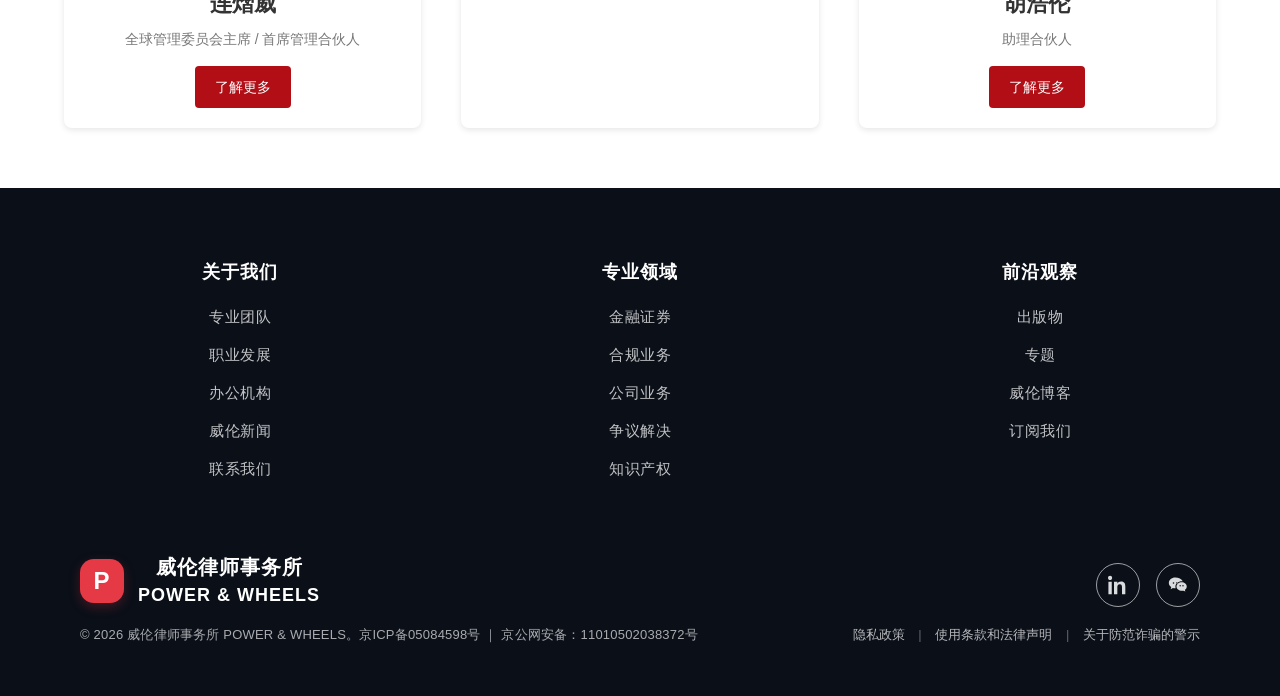
==== commit 21a1a94d: "Update index.html" ====
--- a/index.html
+++ b/index.html
@@ -984,6 +984,12 @@
                         <a class="details" href="partner_lianyiwei.html">了解更多</a>
                     </div>
                     <div class="partner-card">
+                          <img src="images/peng.jpg" alt="彭俊凯律师照片" />
+                          <h3>彭俊凯</h3>
+                          <p>管理合伙人&nbsp;/&nbsp;管理委员会委员</p>
+                          <a class="details" href="partner_pengjunkai.html">了解更多</a>
+                    </div>
+                    <div class="partner-card">
                         <img src="images/hu.jpg" alt="胡浩伦律师照片" />
                         <h3>胡浩伦</h3>
                         <p>助理合伙人</p>
@@ -1235,3 +1241,4 @@
 
 </body>
 </html>
+
--- a/css/style.css
+++ b/css/style.css
@@ -539,4 +539,19 @@
     .logo .brand .en {
         font-size: 10px;
     }
-}+}
+/* ===== Fix: header 太贴左（只修 header，不影响正文） ===== */
+header .nav-container{
+  width: 100%;
+  max-width: 1200px;     /* 跟你正文 container 一致的话就保留 */
+  margin: 0 auto;        /* 居中 */
+  padding: 0 32px;       /* 左右留白：你觉得还贴左就调大，比如 40px */
+  box-sizing: border-box;
+}
+
+/* 小屏留白小一点 */
+@media (max-width: 768px){
+  header .nav-container{
+    padding: 0 16px;
+  }
+}
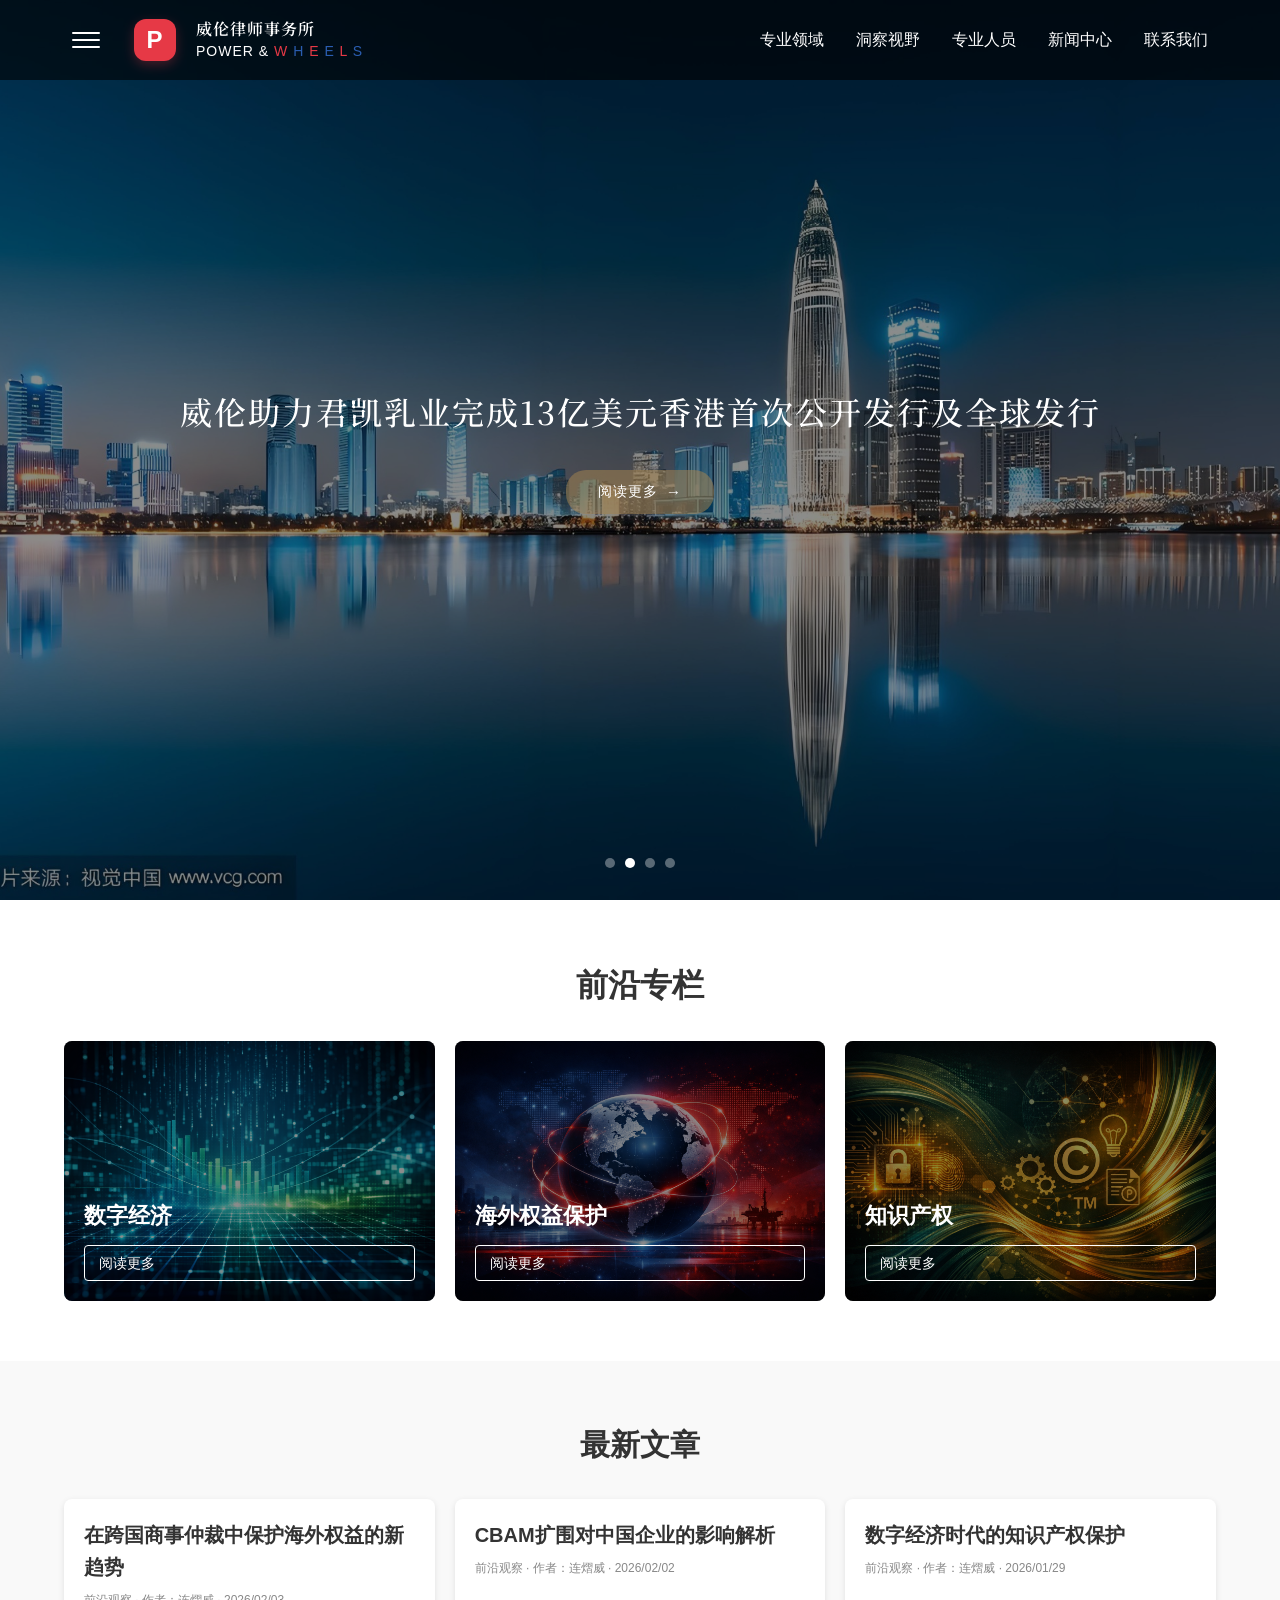
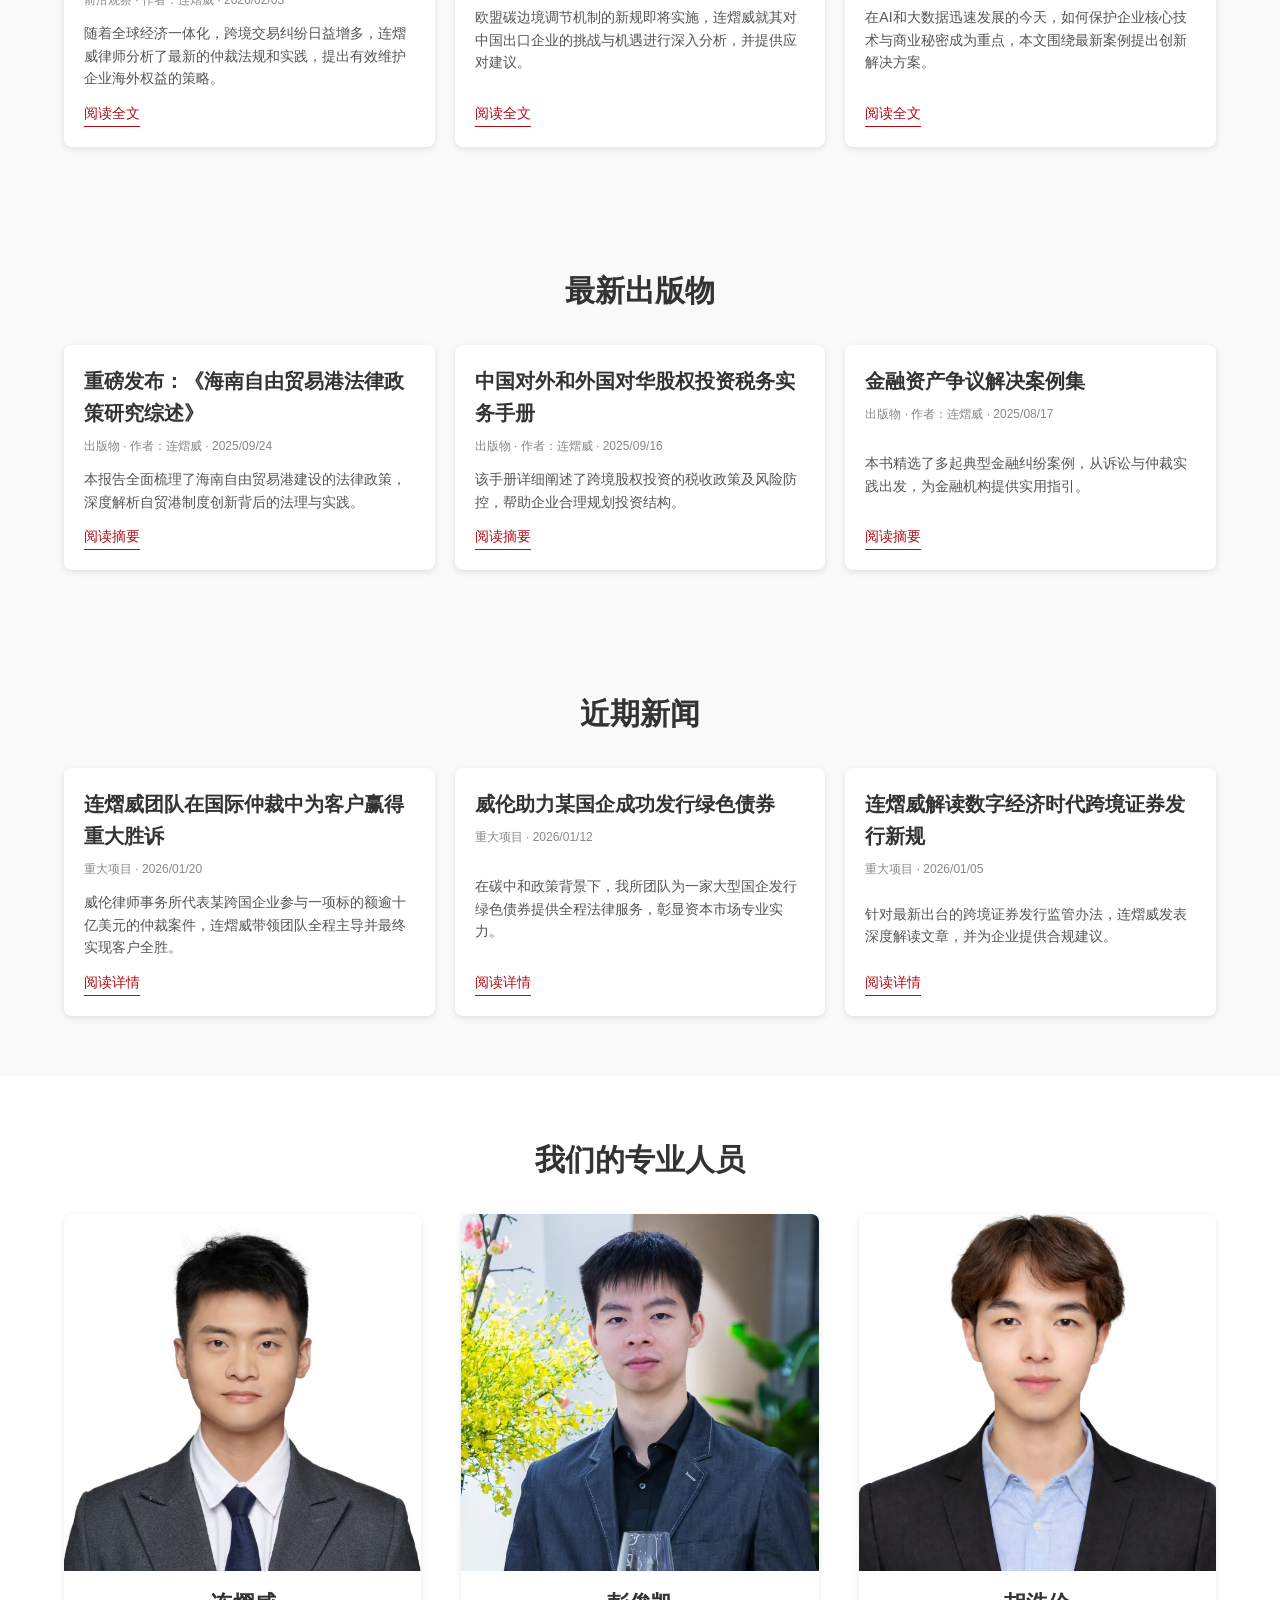
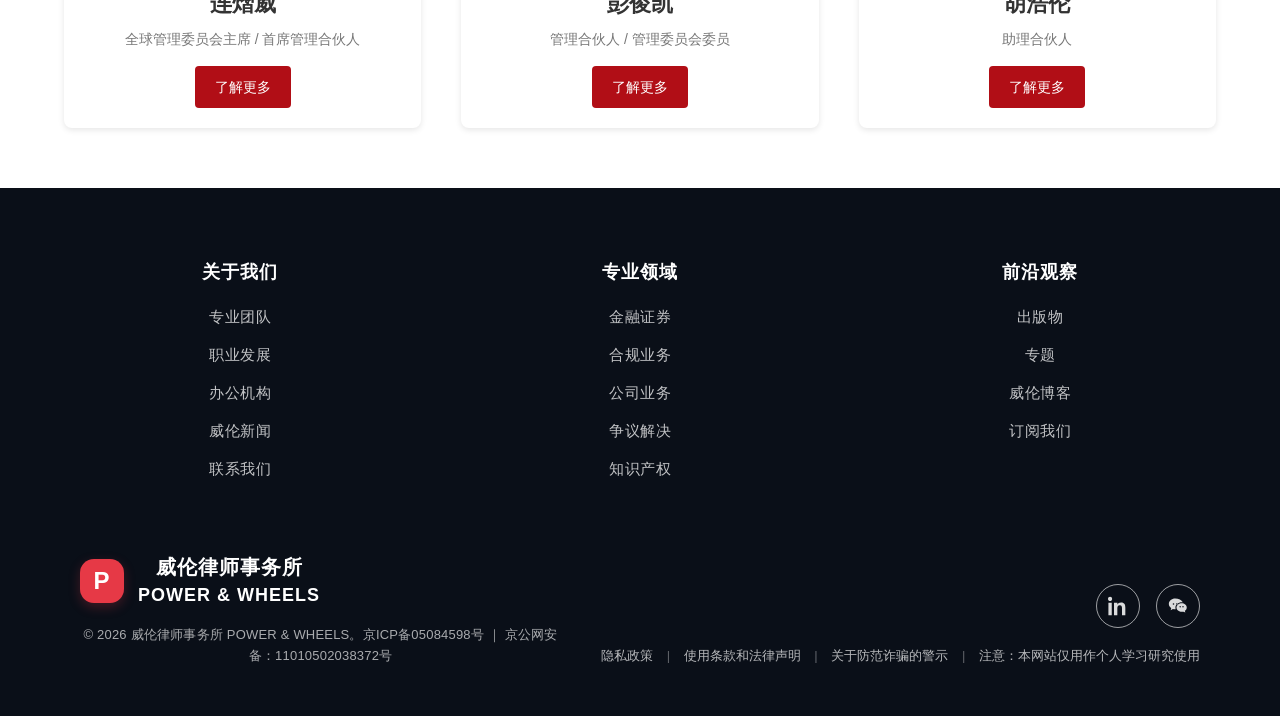
==== commit 7d29db8c: "Update index.html" ====
--- a/index.html
+++ b/index.html
@@ -1089,6 +1089,8 @@
           <a href="#">使用条款和法律声明</a>
           <span class="sep">|</span>
           <a href="#">关于防范诈骗的警示</a>
+          <span class="sep">|</span>
+          <a href="#">注意：本网站仅用作个人学习研究使用</a>
         </div>
       </div>
     </div>
